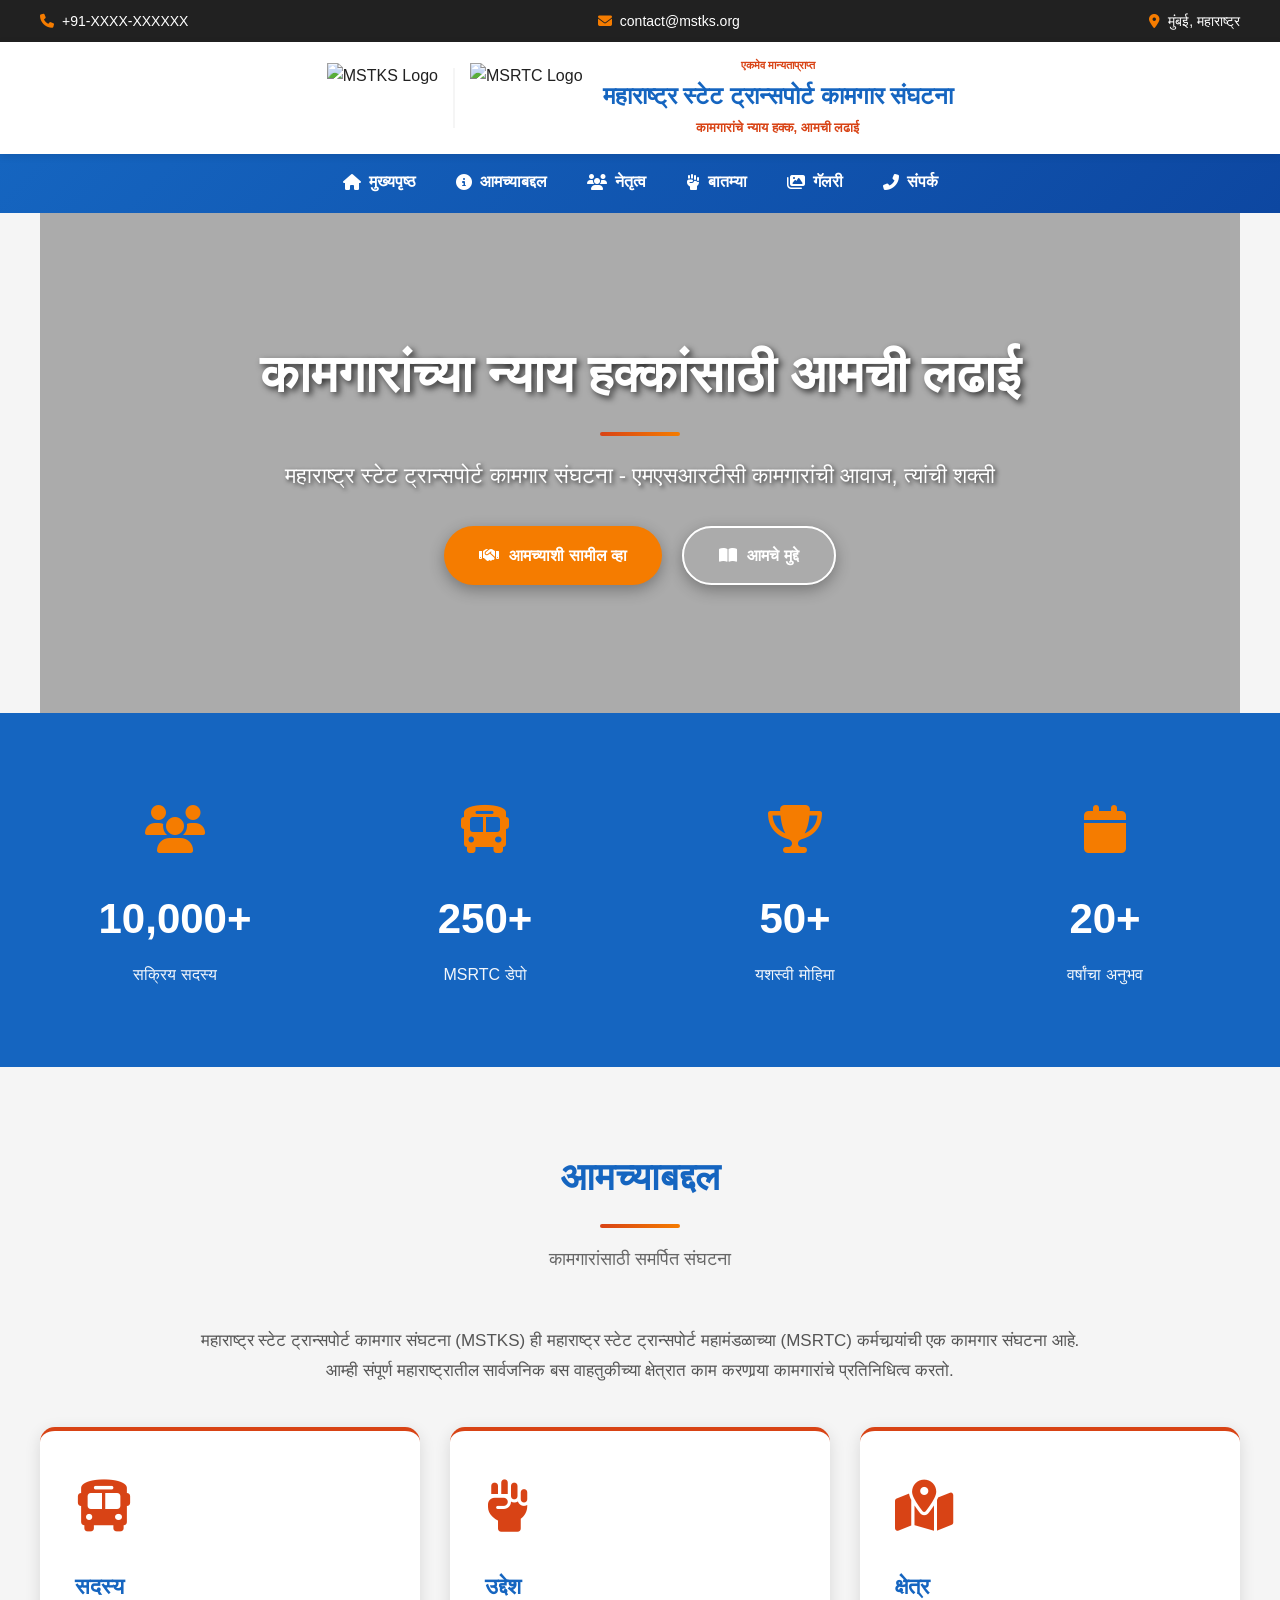
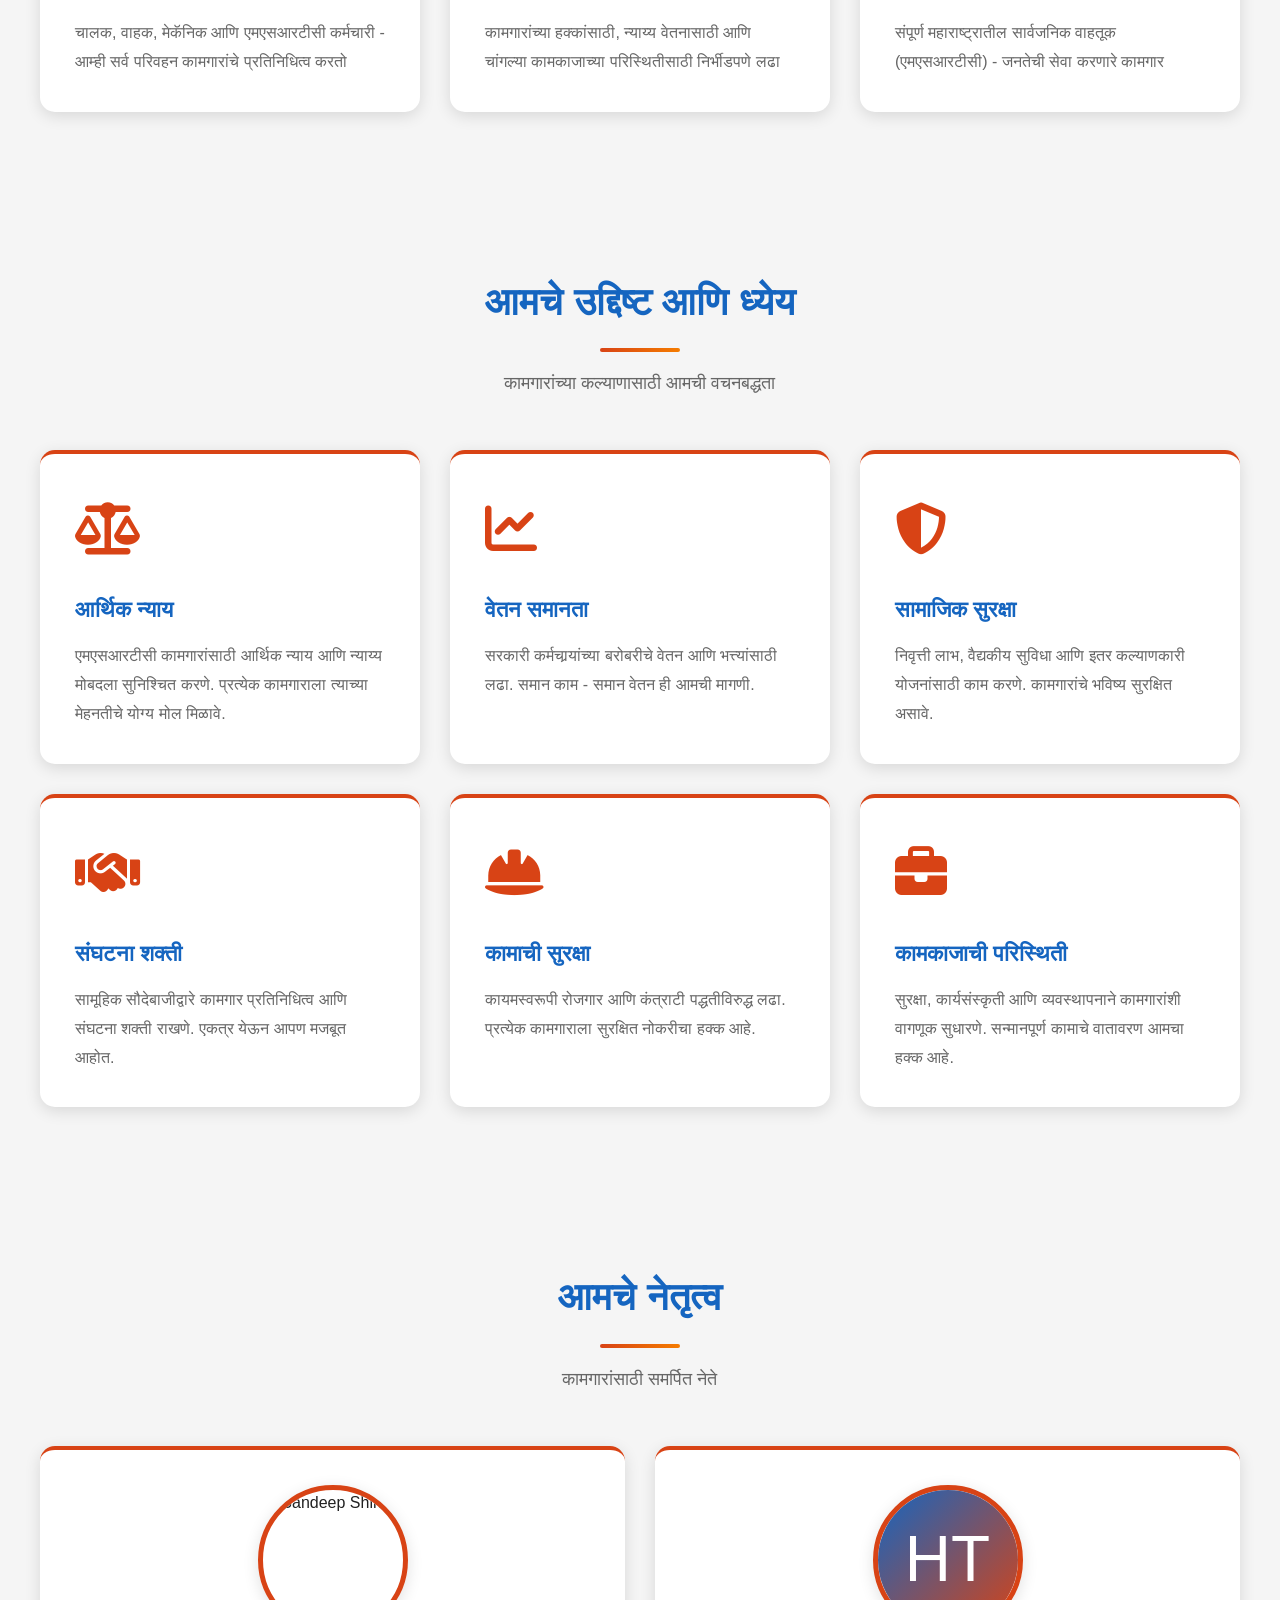
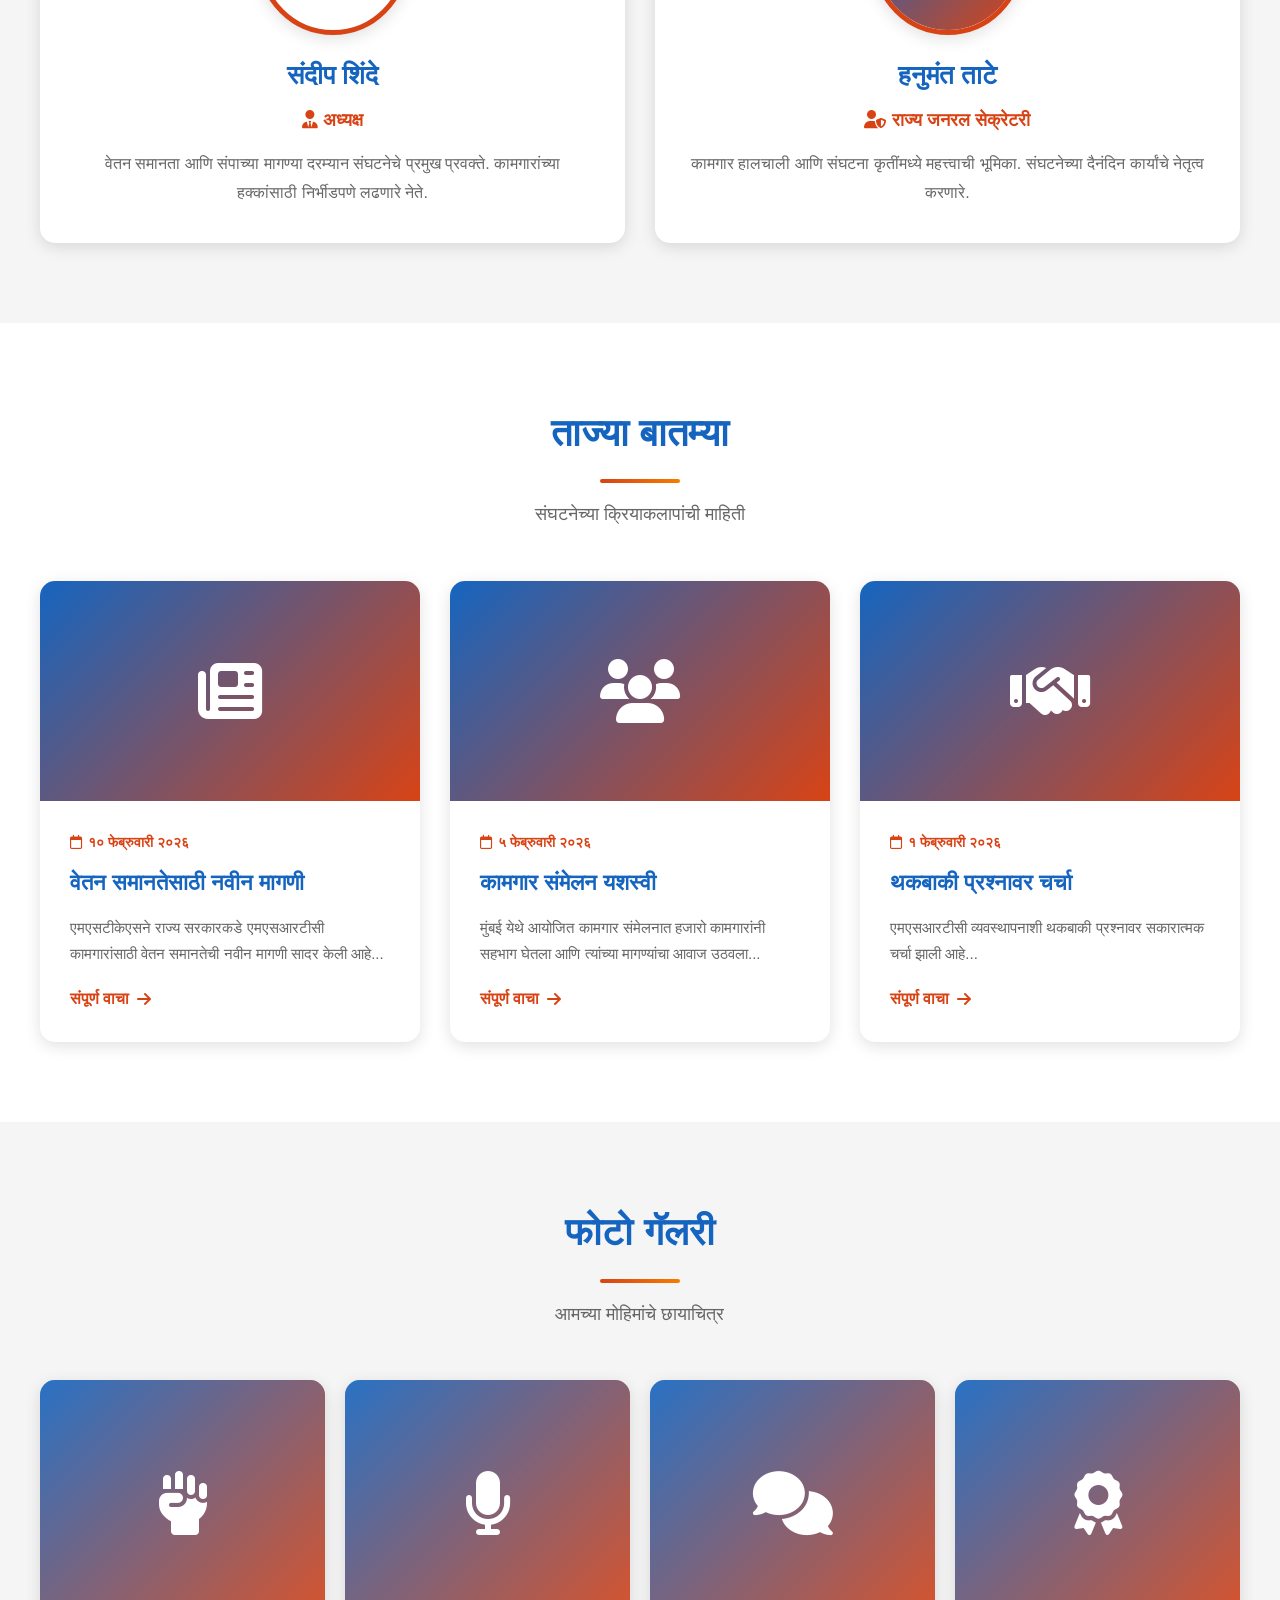
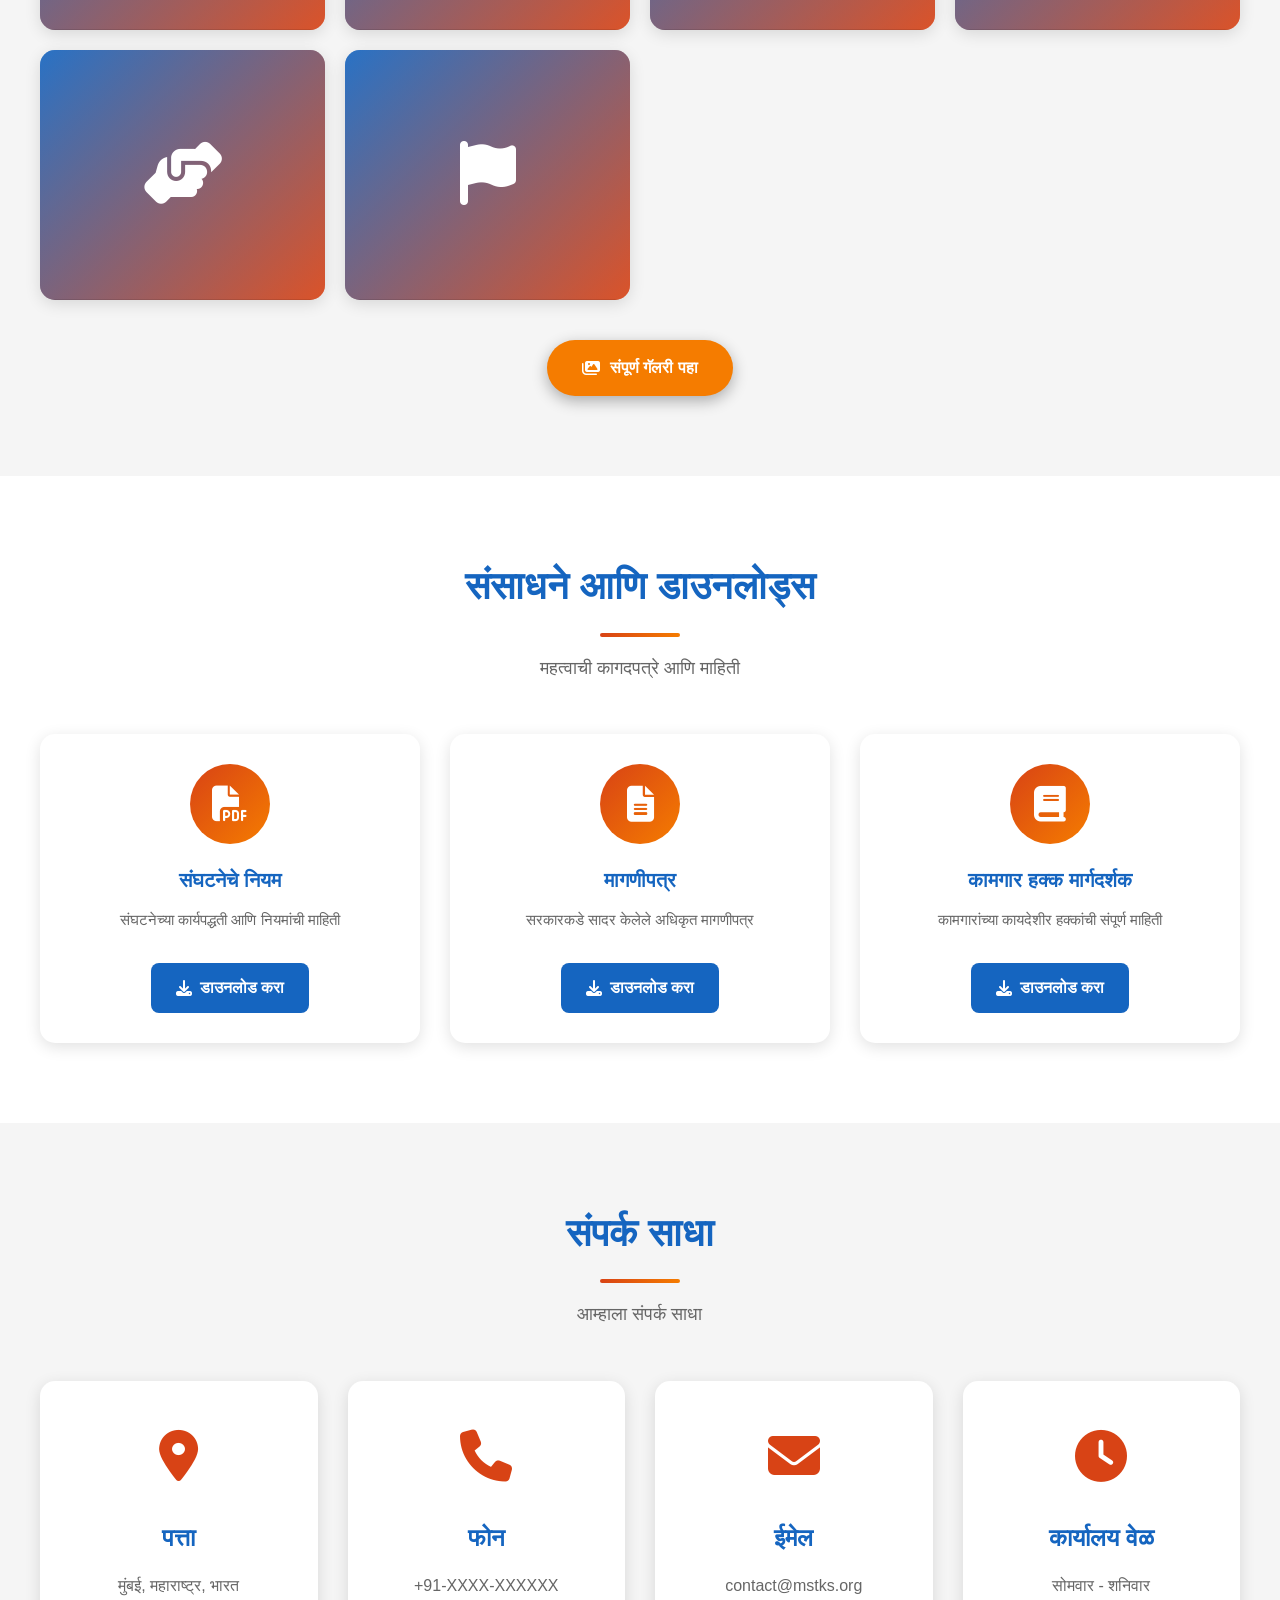
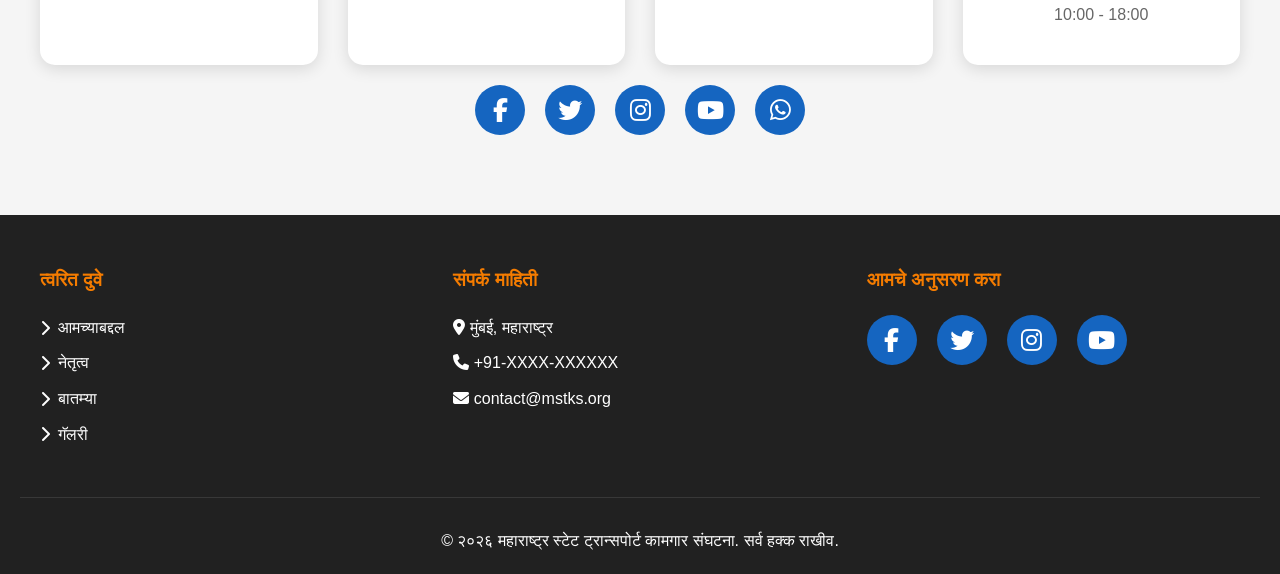
==== index.html @ 8b69729a "first commit" ====
<!DOCTYPE html>
<html lang="mr">

<head>
    <meta charset="UTF-8">
    <meta name="viewport" content="width=device-width, initial-scale=1.0">
    <title>महाराष्ट्र स्टेट ट्रान्सपोर्ट कामगार संघटना (MSTKS)</title>
    <link rel="stylesheet" href="https://cdnjs.cloudflare.com/ajax/libs/font-awesome/6.4.0/css/all.min.css">
    <link rel="stylesheet" href="styles.css">
</head>

<body>
   

    <!-- Top Info Bar -->
    <div class="top-info-bar">
        <div class="top-info-content">
            <div class="top-info-item">
                <i class="fas fa-phone"></i>
                <span>+91-XXXX-XXXXXX</span>
            </div>
            <div class="top-info-item">
                <i class="fas fa-envelope"></i>
                <span>contact@mstks.org</span>
            </div>
            <div class="top-info-item mr-only">
                <i class="fas fa-map-marker-alt"></i>
                <span>मुंबई, महाराष्ट्र</span>
            </div>
            <div class="top-info-item en-only">
                <i class="fas fa-map-marker-alt"></i>
                <span>Mumbai, Maharashtra</span>
            </div>
        </div>
    </div>

    <!-- Header -->
    <header>
        <div class="header-content">
            <div class="logo-section">
                <div class="logo-images">
                    <img src="https://encrypted-tbn0.gstatic.com/images?q=tbn:ANd9GcRzMr3hGQscz0YfvOTU3nimPo_qQOVvrAFoTw&s"
                        alt="MSTKS Logo" class="logo-img">
                    <div class="divider"></div>
                    <img src="https://images.seeklogo.com/logo-png/39/1/msrtc-st-mahamandal-logo-png_seeklogo-394255.png"
                        alt="MSRTC Logo" class="logo-img">
                </div>
                <div class="logo-text">
                    <p class="mr-only"
                        style="font-size: 11px; color: var(--primary-color); font-weight: 600; margin-bottom: 2px;">
                        एकमेव मान्यताप्राप्त</p>
                    <p class="en-only"
                        style="font-size: 11px; color: var(--primary-color); font-weight: 600; margin-bottom: 2px;">Only
                        Recognized Union</p>
                    <h1 class="mr-only">महाराष्ट्र स्टेट ट्रान्सपोर्ट कामगार संघटना</h1>
                    <h1 class="en-only">Maharashtra State Transport Kamgar Sanghatana</h1>
                    <p class="mr-only">कामगारांचे न्याय हक्क, आमची लढाई</p>
                    <p class="en-only">Workers' Rights, Our Fight</p>
                </div>
            </div>
        </div>
    </header>

    <!-- Navigation -->
    <nav>
        <div class="nav-wrapper">
            <button class="hamburger" id="hamburger" aria-label="Menu">
                <span></span>
                <span></span>
                <span></span>
            </button>
            <ul id="navMenu">
                <li><a href="index.html"><i class="fas fa-home"></i> मुख्यपृष्ठ</a></li>
                <li><a href="about.html"><i class="fas fa-info-circle"></i> आमच्याबद्दल</a></li>
                <li><a href="leadership.html"><i class="fas fa-users"></i> नेतृत्व</a></li>
                <li><a href="batmya.html"><i class="fas fa-fist-raised"></i> बातम्या</a></li>
                <li><a href="gallery.html"><i class="fas fa-images"></i> गॅलरी</a></li>
                <li><a href="contact.html"><i class="fas fa-phone-alt"></i> संपर्क</a></li>
            </ul>
        </div>
    </nav>

    <!-- Hero Section -->
    <section class="hero">
        <div class="hero-overlay"></div>
        <div class="hero-content">
            <h2 class="mr-only">कामगारांच्या न्याय हक्कांसाठी आमची लढाई</h2>
            <h2 class="en-only">Fighting for Workers' Rights</h2>
            <p class="mr-only">महाराष्ट्र स्टेट ट्रान्सपोर्ट कामगार संघटना - एमएसआरटीसी कामगारांची आवाज, त्यांची शक्ती
            </p>
            <p class="en-only">Maharashtra State Transport Kamgar Sanghatana - The Voice and Strength of MSRTC Workers
            </p>
            <div class="hero-buttons">
                <a href="contact.html" class="cta-button mr-only"><i class="fas fa-handshake"></i> आमच्याशी सामील
                    व्हा</a>
                <a href="contact.html" class="cta-button en-only"><i class="fas fa-handshake"></i> Join Us</a>
                <a href="batmya.html" class="cta-button secondary mr-only"><i class="fas fa-book-open"></i> आमचे
                    मुद्दे</a>
                <a href="batmya.html" class="cta-button secondary en-only"><i class="fas fa-book-open"></i> Our
                    Issues</a>
            </div>
        </div>
    </section>

    <!-- Stats Section -->
    <section class="stats-section" style="background-color: #1565c0;">
        <div class="stats-grid">
            <div class="stat-item">
                <div class="stat-icon"><i class="fas fa-users"></i></div>
                <div class="stat-number">10,000+</div>
                <div class="stat-label mr-only">सक्रिय सदस्य</div>
                <div class="stat-label en-only">Active Members</div>
            </div>
            <div class="stat-item">
                <div class="stat-icon"><i class="fas fa-bus"></i></div>
                <div class="stat-number">250+</div>
                <div class="stat-label mr-only">MSRTC डेपो</div>
                <div class="stat-label en-only">MSRTC Depots</div>
            </div>
            <div class="stat-item">
                <div class="stat-icon"><i class="fas fa-trophy"></i></div>
                <div class="stat-number">50+</div>
                <div class="stat-label mr-only">यशस्वी मोहिमा</div>
                <div class="stat-label en-only">Successful Campaigns</div>
            </div>
            <div class="stat-item">
                <div class="stat-icon"><i class="fas fa-calendar"></i></div>
                <div class="stat-number">20+</div>
                <div class="stat-label mr-only">वर्षांचा अनुभव</div>
                <div class="stat-label en-only">Years of Experience</div>
            </div>
        </div>
    </section>

    <!-- About Section -->
    <section class="content-section">
        <h2 class="mr-only">आमच्याबद्दल</h2>
        <h2 class="en-only">About Us</h2>
        <p class="section-subtitle mr-only">कामगारांसाठी समर्पित संघटना</p>
        <p class="section-subtitle en-only">A Union Dedicated to Workers</p>

        <div class="mr-only">
            <p
                style="text-align: center; max-width: 900px; margin: 0 auto 40px; font-size: 17px; line-height: 1.8; color: #555;">
                महाराष्ट्र स्टेट ट्रान्सपोर्ट कामगार संघटना (MSTKS) ही महाराष्ट्र स्टेट ट्रान्सपोर्ट महामंडळाच्या
                (MSRTC) कर्मचार्‍यांची एक कामगार संघटना आहे. आम्ही संपूर्ण महाराष्ट्रातील सार्वजनिक बस वाहतुकीच्या
                क्षेत्रात काम करणार्‍या कामगारांचे प्रतिनिधित्व करतो.
            </p>
        </div>
        <div class="en-only">
            <p
                style="text-align: center; max-width: 900px; margin: 0 auto 40px; font-size: 17px; line-height: 1.8; color: #555;">
                Maharashtra State Transport Kamgar Sanghatana (MSTKS) is a trade union of employees of the Maharashtra
                State Road Transport Corporation (MSRTC). We represent workers in the public bus transport sector across
                Maharashtra.
            </p>
        </div>

        <div class="card-grid">
            <div class="card">
                <div class="card-icon"><i class="fas fa-bus"></i></div>
                <h3 class="mr-only">सदस्य</h3>
                <h3 class="en-only">Members</h3>
                <p class="mr-only">चालक, वाहक, मेकॅनिक आणि एमएसआरटीसी कर्मचारी - आम्ही सर्व परिवहन कामगारांचे
                    प्रतिनिधित्व करतो</p>
                <p class="en-only">Drivers, conductors, mechanics and MSRTC staff - we represent all transport workers
                </p>
            </div>
            <div class="card">
                <div class="card-icon"><i class="fas fa-fist-raised"></i></div>
                <h3 class="mr-only">उद्देश</h3>
                <h3 class="en-only">Purpose</h3>
                <p class="mr-only">कामगारांच्या हक्कांसाठी, न्याय्य वेतनासाठी आणि चांगल्या कामकाजाच्या परिस्थितीसाठी
                    निर्भीडपणे लढा</p>
                <p class="en-only">Fighting fearlessly for workers' rights, fair wages and better working conditions</p>
            </div>
            <div class="card">
                <div class="card-icon"><i class="fas fa-map-marked-alt"></i></div>
                <h3 class="mr-only">क्षेत्र</h3>
                <h3 class="en-only">Sector</h3>
                <p class="mr-only">संपूर्ण महाराष्ट्रातील सार्वजनिक वाहतूक (एमएसआरटीसी) - जनतेची सेवा करणारे कामगार</p>
                <p class="en-only">Public Transport (MSRTC) across Maharashtra - workers serving the people</p>
            </div>
        </div>
    </section>

    <!-- Mission Section -->
    <section class="content-section" style="background: var(--bg-light);">
        <h2 class="mr-only">आमचे उद्दिष्ट आणि ध्येय</h2>
        <h2 class="en-only">Our Mission & Vision</h2>
        <p class="section-subtitle mr-only">कामगारांच्या कल्याणासाठी आमची वचनबद्धता</p>
        <p class="section-subtitle en-only">Our Commitment to Workers' Welfare</p>

        <div class="card-grid">
            <div class="card">
                <div class="card-icon"><i class="fas fa-balance-scale"></i></div>
                <h3 class="mr-only">आर्थिक न्याय</h3>
                <h3 class="en-only">Economic Justice</h3>
                <p class="mr-only">एमएसआरटीसी कामगारांसाठी आर्थिक न्याय आणि न्याय्य मोबदला सुनिश्चित करणे. प्रत्येक
                    कामगाराला त्याच्या मेहनतीचे योग्य मोल मिळावे.</p>
                <p class="en-only">Ensuring economic justice and fair compensation for MSRTC workers. Every worker
                    deserves fair value for their hard work.</p>
            </div>
            <div class="card">
                <div class="card-icon"><i class="fas fa-chart-line"></i></div>
                <h3 class="mr-only">वेतन समानता</h3>
                <h3 class="en-only">Pay Parity</h3>
                <p class="mr-only">सरकारी कर्मचार्‍यांच्या बरोबरीचे वेतन आणि भत्त्यांसाठी लढा. समान काम - समान वेतन ही
                    आमची मागणी.</p>
                <p class="en-only">Fighting for salaries and allowances on par with government employees. Equal work -
                    equal pay is our demand.</p>
            </div>
            <div class="card">
                <div class="card-icon"><i class="fas fa-shield-alt"></i></div>
                <h3 class="mr-only">सामाजिक सुरक्षा</h3>
                <h3 class="en-only">Social Security</h3>
                <p class="mr-only">निवृत्ती लाभ, वैद्यकीय सुविधा आणि इतर कल्याणकारी योजनांसाठी काम करणे. कामगारांचे
                    भविष्य सुरक्षित असावे.</p>
                <p class="en-only">Working towards retirement benefits, medical facilities and welfare schemes. Workers'
                    future must be secure.</p>
            </div>
            <div class="card">
                <div class="card-icon"><i class="fas fa-handshake"></i></div>
                <h3 class="mr-only">संघटना शक्ती</h3>
                <h3 class="en-only">Union Strength</h3>
                <p class="mr-only">सामूहिक सौदेबाजीद्वारे कामगार प्रतिनिधित्व आणि संघटना शक्ती राखणे. एकत्र येऊन आपण
                    मजबूत आहोत.</p>
                <p class="en-only">Maintaining worker representation and union strength through collective bargaining.
                    Together we are stronger.</p>
            </div>
            <div class="card">
                <div class="card-icon"><i class="fas fa-hard-hat"></i></div>
                <h3 class="mr-only">कामाची सुरक्षा</h3>
                <h3 class="en-only">Job Security</h3>
                <p class="mr-only">कायमस्वरूपी रोजगार आणि कंत्राटी पद्धतीविरुद्ध लढा. प्रत्येक कामगाराला सुरक्षित
                    नोकरीचा हक्क आहे.</p>
                <p class="en-only">Fighting for permanent employment against contractual systems. Every worker has the
                    right to job security.</p>
            </div>
            <div class="card">
                <div class="card-icon"><i class="fas fa-briefcase"></i></div>
                <h3 class="mr-only">कामकाजाची परिस्थिती</h3>
                <h3 class="en-only">Working Conditions</h3>
                <p class="mr-only">सुरक्षा, कार्यसंस्कृती आणि व्यवस्थापनाने कामगारांशी वागणूक सुधारणे. सन्मानपूर्ण
                    कामाचे वातावरण आमचा हक्क आहे.</p>
                <p class="en-only">Improving safety, work culture and treatment of workers by management. A dignified
                    work environment is our right.</p>
            </div>
        </div>
    </section>

    <!-- Leadership Section -->
    <section class="content-section">
        <h2 class="mr-only">आमचे नेतृत्व</h2>
        <h2 class="en-only">Our Leadership</h2>
        <p class="section-subtitle mr-only">कामगारांसाठी समर्पित नेते</p>
        <p class="section-subtitle en-only">Leaders Dedicated to Workers</p>

        <div class="card-grid">
            <div class="card leader-card">
                <div class="leader-avatar">
                    <img src="https://encrypted-tbn0.gstatic.com/images?q=tbn:ANd9GcS6M28Dz8WT7v06kIKwEw9Yn5UDNa2GuCuOCQ&s"
                        alt="Sandeep Shinde">
                </div>
                <div class="leader-name mr-only">संदीप शिंदे</div>
                <div class="leader-name en-only">Sandeep Shinde</div>
                <div class="leader-position mr-only"><i class="fas fa-user-tie"></i> अध्यक्ष</div>
                <div class="leader-position en-only"><i class="fas fa-user-tie"></i> President</div>
                <p class="mr-only" style="margin-top: 15px; color: #666;">वेतन समानता आणि संपाच्या मागण्या दरम्यान
                    संघटनेचे प्रमुख प्रवक्ते. कामगारांच्या हक्कांसाठी निर्भीडपणे लढणारे नेते.</p>
                <p class="en-only" style="margin-top: 15px; color: #666;">Leading spokesperson during demands for pay
                    parity and strike actions. A fearless leader fighting for workers' rights.</p>
            </div>
            <div class="card leader-card">
                <div class="leader-avatar">
                    <div
                        style="width: 100%; height: 100%; background: linear-gradient(135deg, var(--secondary-color), var(--primary-color)); display: flex; align-items: center; justify-content: center; font-size: 64px; color: white;">
                        HT</div>
                </div>
                <div class="leader-name mr-only">हनुमंत ताटे</div>
                <div class="leader-name en-only">Hanumant Tate</div>
                <div class="leader-position mr-only"><i class="fas fa-user-shield"></i> राज्य जनरल सेक्रेटरी</div>
                <div class="leader-position en-only"><i class="fas fa-user-shield"></i> State General Secretary</div>
                <p class="mr-only" style="margin-top: 15px; color: #666;">कामगार हालचाली आणि संघटना कृतींमध्ये
                    महत्त्वाची भूमिका. संघटनेच्या दैनंदिन कार्यांचे नेतृत्व करणारे.</p>
                <p class="en-only" style="margin-top: 15px; color: #666;">Key role in worker movements and union
                    actions. Leading the day-to-day operations of the union.</p>
            </div>
        </div>
    </section>

    <!-- Timeline Section 
    <section class="content-section" style="background: var(--bg-light);">
        <h2 class="mr-only">आमचा इतिहास</h2>
        <h2 class="en-only">Our History</h2>
        <p class="section-subtitle mr-only">कामगार चळवळीचा प्रवास</p>
        <p class="section-subtitle en-only">Journey of the Workers' Movement</p>

        <div class="timeline">
            <div class="timeline-item">
                <div class="timeline-content">
                    <div class="timeline-date mr-only"><i class="fas fa-calendar-alt"></i> 2022</div>
                    <div class="timeline-date en-only"><i class="fas fa-calendar-alt"></i> 2022</div>
                    <h3 class="mr-only">ऐतिहासिक संप</h3>
                    <h3 class="en-only">Historic Strike</h3>
                    <p class="mr-only">वेतन समानतेसाठी राज्यव्यापी ऐतिहासिक संप. हजारो कामगारांनी एकत्र येऊन आपला आवाज
                        उठवला.</p>
                    <p class="en-only">State-wide historic strike for pay parity. Thousands of workers came together to
                        raise their voice.</p>
                </div>
            </div>
            <div class="timeline-item">
                <div class="timeline-content">
                    <div class="timeline-date mr-only"><i class="fas fa-calendar-alt"></i> 2023</div>
                    <div class="timeline-date en-only"><i class="fas fa-calendar-alt"></i> 2023</div>
                    <h3 class="mr-only">वाटाघाटी यश</h3>
                    <h3 class="en-only">Negotiation Success</h3>
                    <p class="mr-only">सरकारशी यशस्वी वाटाघाटी आणि काही मागण्या मान्य. आमच्या संघर्षाचे पहिले सकारात्मक
                        परिणाम.</p>
                    <p class="en-only">Successful negotiations with government and some demands accepted. First positive
                        results of our struggle.</p>
                </div>
            </div>
            <div class="timeline-item">
                <div class="timeline-content">
                    <div class="timeline-date mr-only"><i class="fas fa-calendar-alt"></i> 2024</div>
                    <div class="timeline-date en-only"><i class="fas fa-calendar-alt"></i> 2024</div>
                    <h3 class="mr-only">भत्ता वाढ</h3>
                    <h3 class="en-only">Allowance Increase</h3>
                    <p class="mr-only">विविध भत्त्यांमध्ये वाढ मिळवली. कामगारांच्या आर्थिक स्थितीत सुधारणा.</p>
                    <p class="en-only">Achieved increase in various allowances. Improvement in workers' financial
                        situation.</p>
                </div>
            </div>
            <div class="timeline-item">
                <div class="timeline-content">
                    <div class="timeline-date mr-only"><i class="fas fa-calendar-alt"></i> 2025</div>
                    <div class="timeline-date en-only"><i class="fas fa-calendar-alt"></i> 2025</div>
                    <h3 class="mr-only">कल्याणकारी योजना</h3>
                    <h3 class="en-only">Welfare Schemes</h3>
                    <p class="mr-only">कामगारांसाठी नवीन कल्याणकारी योजनांची घोषणा. आरोग्य आणि शिक्षण सुविधांमध्ये
                        सुधारणा.</p>
                    <p class="en-only">Announcement of new welfare schemes for workers. Improvements in health and
                        education facilities.</p>
                </div>
            </div>
        </div>
    </section>-->

    <!-- Blog/News Section -->
    <section class="content-section">
        <h2 class="mr-only">ताज्या बातम्या</h2>
        <h2 class="en-only">Latest News</h2>
        <p class="section-subtitle mr-only">संघटनेच्या क्रियाकलापांची माहिती</p>
        <p class="section-subtitle en-only">Information About Union Activities</p>

        <div class="card-grid">
            <div class="blog-post">
                <div class="blog-image"><i class="fas fa-newspaper"></i></div>
                <div class="blog-content">
                    <div class="blog-date mr-only"><i class="far fa-calendar"></i> १० फेब्रुवारी २०२६</div>
                    <div class="blog-date en-only"><i class="far fa-calendar"></i> February 10, 2026</div>
                    <div class="blog-title mr-only">वेतन समानतेसाठी नवीन मागणी</div>
                    <div class="blog-title en-only">New Demands for Pay Parity</div>
                    <div class="blog-excerpt mr-only">एमएसटीकेएसने राज्य सरकारकडे एमएसआरटीसी कामगारांसाठी वेतन समानतेची
                        नवीन मागणी सादर केली आहे...</div>
                    <div class="blog-excerpt en-only">MSTKS has submitted new demands to the state government for pay
                        parity for MSRTC workers...</div>
                    <a href="batmya.html" class="read-more mr-only">संपूर्ण वाचा <i class="fas fa-arrow-right"></i></a>
                    <a href="batmya.html" class="read-more en-only">Read More <i class="fas fa-arrow-right"></i></a>
                </div>
            </div>
            <div class="blog-post">
                <div class="blog-image"><i class="fas fa-users"></i></div>
                <div class="blog-content">
                    <div class="blog-date mr-only"><i class="far fa-calendar"></i> ५ फेब्रुवारी २०२६</div>
                    <div class="blog-date en-only"><i class="far fa-calendar"></i> February 5, 2026</div>
                    <div class="blog-title mr-only">कामगार संमेलन यशस्वी</div>
                    <div class="blog-title en-only">Successful Workers' Convention</div>
                    <div class="blog-excerpt mr-only">मुंबई येथे आयोजित कामगार संमेलनात हजारो कामगारांनी सहभाग घेतला आणि
                        त्यांच्या मागण्यांचा आवाज उठवला...</div>
                    <div class="blog-excerpt en-only">Thousands of workers participated in the workers' convention held
                        in Mumbai and raised their demands...</div>
                    <a href="batmya.html" class="read-more mr-only">संपूर्ण वाचा <i class="fas fa-arrow-right"></i></a>
                    <a href="batmya.html" class="read-more en-only">Read More <i class="fas fa-arrow-right"></i></a>
                </div>
            </div>
            <div class="blog-post">
                <div class="blog-image"><i class="fas fa-handshake"></i></div>
                <div class="blog-content">
                    <div class="blog-date mr-only"><i class="far fa-calendar"></i> १ फेब्रुवारी २०२६</div>
                    <div class="blog-date en-only"><i class="far fa-calendar"></i> February 1, 2026</div>
                    <div class="blog-title mr-only">थकबाकी प्रश्नावर चर्चा</div>
                    <div class="blog-title en-only">Discussion on Pending Dues</div>
                    <div class="blog-excerpt mr-only">एमएसआरटीसी व्यवस्थापनाशी थकबाकी प्रश्नावर सकारात्मक चर्चा झाली
                        आहे...</div>
                    <div class="blog-excerpt en-only">Positive discussions held with MSRTC management on the issue of
                        pending dues...</div>
                    <a href="batmya.html" class="read-more mr-only">संपूर्ण वाचा <i class="fas fa-arrow-right"></i></a>
                    <a href="batmya.html" class="read-more en-only">Read More <i class="fas fa-arrow-right"></i></a>
                </div>
            </div>
        </div>
    </section>

    <!-- Gallery Section -->
    <section class="content-section" style="background: var(--bg-light);">
        <h2 class="mr-only">फोटो गॅलरी</h2>
        <h2 class="en-only">Photo Gallery</h2>
        <p class="section-subtitle mr-only">आमच्या मोहिमांचे छायाचित्र</p>
        <p class="section-subtitle en-only">Photographs of Our Campaigns</p>

        <div class="gallery-grid">
            <div class="gallery-item">
                <div class="gallery-icon"><i class="fas fa-fist-raised"></i></div>
                <div class="gallery-content">
                    <h3 class="mr-only">राज्यव्यापी निदर्शन</h3>
                    <h3 class="en-only">State-wide Protest</h3>
                </div>
            </div>
            <div class="gallery-item">
                <div class="gallery-icon"><i class="fas fa-microphone"></i></div>
                <div class="gallery-content">
                    <h3 class="mr-only">कामगार संमेलन</h3>
                    <h3 class="en-only">Workers' Convention</h3>
                </div>
            </div>
            <div class="gallery-item">
                <div class="gallery-icon"><i class="fas fa-comments"></i></div>
                <div class="gallery-content">
                    <h3 class="mr-only">सरकारी वाटाघाटी</h3>
                    <h3 class="en-only">Government Negotiations</h3>
                </div>
            </div>
            <div class="gallery-item">
                <div class="gallery-icon"><i class="fas fa-award"></i></div>
                <div class="gallery-content">
                    <h3 class="mr-only">कामगार सन्मान समारंभ</h3>
                    <h3 class="en-only">Worker Honors Ceremony</h3>
                </div>
            </div>
            <div class="gallery-item">
                <div class="gallery-icon"><i class="fas fa-hands-helping"></i></div>
                <div class="gallery-content">
                    <h3 class="mr-only">कल्याणकारी कार्यक्रम</h3>
                    <h3 class="en-only">Welfare Programs</h3>
                </div>
            </div>
            <div class="gallery-item">
                <div class="gallery-icon"><i class="fas fa-flag"></i></div>
                <div class="gallery-content">
                    <h3 class="mr-only">मोर्चा</h3>
                    <h3 class="en-only">March</h3>
                </div>
            </div>
        </div>
        <div style="text-align: center; margin-top: 40px;">
            <a href="gallery.html" class="cta-button mr-only"><i class="fas fa-images"></i> संपूर्ण गॅलरी पहा</a>
            <a href="gallery.html" class="cta-button en-only"><i class="fas fa-images"></i> View Full Gallery</a>
        </div>
    </section>

    <!-- Resources Section -->
    <section class="content-section">
        <h2 class="mr-only">संसाधने आणि डाउनलोड्स</h2>
        <h2 class="en-only">Resources & Downloads</h2>
        <p class="section-subtitle mr-only">महत्वाची कागदपत्रे आणि माहिती</p>
        <p class="section-subtitle en-only">Important Documents and Information</p>

        <div class="card-grid">
            <div class="resource-card">
                <div class="resource-icon"><i class="fas fa-file-pdf"></i></div>
                <h3 class="mr-only">संघटनेचे नियम</h3>
                <h3 class="en-only">Union Constitution</h3>
                <p class="mr-only">संघटनेच्या कार्यपद्धती आणि नियमांची माहिती</p>
                <p class="en-only">Information about union procedures and rules</p>
                <a href="#" class="download-btn mr-only"><i class="fas fa-download"></i> डाउनलोड करा</a>
                <a href="#" class="download-btn en-only"><i class="fas fa-download"></i> Download</a>
            </div>
            <div class="resource-card">
                <div class="resource-icon"><i class="fas fa-file-alt"></i></div>
                <h3 class="mr-only">मागणीपत्र</h3>
                <h3 class="en-only">Demand Letter</h3>
                <p class="mr-only">सरकारकडे सादर केलेले अधिकृत मागणीपत्र</p>
                <p class="en-only">Official demand letter submitted to government</p>
                <a href="#" class="download-btn mr-only"><i class="fas fa-download"></i> डाउनलोड करा</a>
                <a href="#" class="download-btn en-only"><i class="fas fa-download"></i> Download</a>
            </div>
            <div class="resource-card">
                <div class="resource-icon"><i class="fas fa-book"></i></div>
                <h3 class="mr-only">कामगार हक्क मार्गदर्शक</h3>
                <h3 class="en-only">Workers' Rights Guide</h3>
                <p class="mr-only">कामगारांच्या कायदेशीर हक्कांची संपूर्ण माहिती</p>
                <p class="en-only">Complete information about workers' legal rights</p>
                <a href="#" class="download-btn mr-only"><i class="fas fa-download"></i> डाउनलोड करा</a>
                <a href="#" class="download-btn en-only"><i class="fas fa-download"></i> Download</a>
            </div>
        </div>
    </section>

    <!-- Contact Section -->
    <section class="content-section" style="background: var(--bg-light);">
        <h2 class="mr-only">संपर्क साधा</h2>
        <h2 class="en-only">Contact Us</h2>
        <p class="section-subtitle mr-only">आम्हाला संपर्क साधा</p>
        <p class="section-subtitle en-only">Get in Touch With Us</p>

        <div class="contact-info">
            <div class="contact-item">
                <div class="contact-icon"><i class="fas fa-map-marker-alt"></i></div>
                <h3 class="mr-only">पत्ता</h3>
                <h3 class="en-only">Address</h3>
                <p class="mr-only">मुंबई, महाराष्ट्र, भारत</p>
                <p class="en-only">Mumbai, Maharashtra, India</p>
            </div>
            <div class="contact-item">
                <div class="contact-icon"><i class="fas fa-phone"></i></div>
                <h3 class="mr-only">फोन</h3>
                <h3 class="en-only">Phone</h3>
                <p>+91-XXXX-XXXXXX</p>
            </div>
            <div class="contact-item">
                <div class="contact-icon"><i class="fas fa-envelope"></i></div>
                <h3 class="mr-only">ईमेल</h3>
                <h3 class="en-only">Email</h3>
                <p>contact@mstks.org</p>
            </div>
            <div class="contact-item">
                <div class="contact-icon"><i class="fas fa-clock"></i></div>
                <h3 class="mr-only">कार्यालय वेळ</h3>
                <h3 class="en-only">Office Hours</h3>
                <p class="mr-only">सोमवार - शनिवार<br>10:00 - 18:00</p>
                <p class="en-only">Monday - Saturday<br>10:00 AM - 6:00 PM</p>
            </div>
        </div>

        <div class="social-links">
            <a href="#" class="social-link" title="Facebook"><i class="fab fa-facebook-f"></i></a>
            <a href="#" class="social-link" title="Twitter"><i class="fab fa-twitter"></i></a>
            <a href="#" class="social-link" title="Instagram"><i class="fab fa-instagram"></i></a>
            <a href="#" class="social-link" title="YouTube"><i class="fab fa-youtube"></i></a>
            <a href="#" class="social-link" title="WhatsApp"><i class="fab fa-whatsapp"></i></a>
        </div>
    </section>

    <!-- Footer -->
    <footer>
        <div class="footer-content">
            <div class="footer-section">
                <h3 class="mr-only">त्वरित दुवे</h3>
                <h3 class="en-only">Quick Links</h3>
                <ul>
                    <li><a href="about.html" class="mr-only"><i class="fas fa-chevron-right"></i> आमच्याबद्दल</a><a
                            href="about.html" class="en-only"><i class="fas fa-chevron-right"></i> About Us</a></li>
                    <li><a href="leadership.html" class="mr-only"><i class="fas fa-chevron-right"></i> नेतृत्व</a><a
                            href="leadership.html" class="en-only"><i class="fas fa-chevron-right"></i> Leadership</a>
                    </li>
                    <li><a href="batmya.html" class="mr-only"><i class="fas fa-chevron-right"></i> बातम्या</a><a
                            href="batmya.html" class="en-only"><i class="fas fa-chevron-right"></i> News</a></li>
                    <li><a href="gallery.html" class="mr-only"><i class="fas fa-chevron-right"></i> गॅलरी</a><a
                            href="gallery.html" class="en-only"><i class="fas fa-chevron-right"></i> Gallery</a></li>
                </ul>
            </div>
            <div class="footer-section">
                <h3 class="mr-only">संपर्क माहिती</h3>
                <h3 class="en-only">Contact Info</h3>
                <ul>
                    <li><i class="fas fa-map-marker-alt"></i> <span class="mr-only">मुंबई, महाराष्ट्र</span><span
                            class="en-only">Mumbai, Maharashtra</span></li>
                    <li><i class="fas fa-phone"></i> +91-XXXX-XXXXXX</li>
                    <li><i class="fas fa-envelope"></i> contact@mstks.org</li>
                </ul>
            </div>
            <div class="footer-section">
                <h3 class="mr-only">आमचे अनुसरण करा</h3>
                <h3 class="en-only">Follow Us</h3>
                <div class="social-links" style="justify-content: flex-start; margin-top: 20px;">
                    <a href="#" class="social-link"><i class="fab fa-facebook-f"></i></a>
                    <a href="#" class="social-link"><i class="fab fa-twitter"></i></a>
                    <a href="#" class="social-link"><i class="fab fa-instagram"></i></a>
                    <a href="#" class="social-link"><i class="fab fa-youtube"></i></a>
                </div>
            </div>
        </div>
        <div class="footer-bottom">
            <p class="mr-only">© २०२६ महाराष्ट्र स्टेट ट्रान्सपोर्ट कामगार संघटना. सर्व हक्क राखीव.</p>
            <p class="en-only">© 2026 Maharashtra State Transport Kamgar Sanghatana. All rights reserved.</p>
        </div>
    </footer>

    <script src="script.js"></script>
</body>

</html>
---- styles.css ----
* {
    margin: 0;
    padding: 0;
    box-sizing: border-box;
}

:root {
    --primary-color: #d84315;
    --secondary-color: #1565c0;
    --accent-color: #f57c00;
    --success-color: #2e7d32;
    --text-dark: #212121;
    --text-light: #ffffff;
    --bg-light: #f5f5f5;
    --bg-white: #ffffff;
    --shadow-sm: 0 2px 8px rgba(0, 0, 0, 0.1);
    --shadow-md: 0 4px 16px rgba(0, 0, 0, 0.12);
    --shadow-lg: 0 8px 32px rgba(0, 0, 0, 0.15);
}

body {
    font-family: 'Segoe UI', Tahoma, Geneva, Verdana, sans-serif;
    line-height: 1.6;
    color: var(--text-dark);
    overflow-x: hidden;
}

/* Language Toggle */
.lang-toggle-container {
    position: fixed;
    top: 20px;
    right: 20px;
    z-index: 1000;
    background: var(--bg-white);
    border-radius: 30px;
    box-shadow: var(--shadow-md);
    padding: 5px;
}

.lang-toggle {
    display: flex;
    align-items: center;
    gap: 10px;
}

.lang-toggle span {
    font-weight: 600;
    font-size: 14px;
    color: var(--text-dark);
}

.toggle-switch {
    position: relative;
    width: 60px;
    height: 30px;
    background: var(--secondary-color);
    border-radius: 30px;
    cursor: pointer;
    transition: background 0.3s;
}

.toggle-switch::before {
    content: '';
    position: absolute;
    width: 26px;
    height: 26px;
    border-radius: 50%;
    background: white;
    top: 2px;
    left: 2px;
    transition: transform 0.3s;
}

.toggle-switch.active::before {
    transform: translateX(30px);
}

/* Top Info Bar */
.top-info-bar {
    background: var(--text-dark);
    color: var(--text-light);
    padding: 10px 20px;
    font-size: 14px;
}

.top-info-content {
    max-width: 1200px;
    margin: 0 auto;
    display: flex;
    justify-content: space-between;
    align-items: center;
    flex-wrap: wrap;
    gap: 15px;
}

.top-info-item {
    display: flex;
    align-items: center;
    gap: 8px;
}

.top-info-item i {
    color: var(--accent-color);
}

/* Header */
header {
    background: var(--bg-white);
    box-shadow: var(--shadow-sm);
    padding: 15px 0;
    position: sticky;
    top: 0;
    z-index: 999;
}

.header-content {
    max-width: 1200px;
    margin: 0 auto;
    display: flex;
    justify-content: space-between;
    align-items: center;
    padding: 0 20px;
}

.logo-section {
    display: flex;
    align-items: center;
    gap: 20px;
}

.logo-images {
    display: flex;
    align-items: center;
    gap: 15px;
}

.logo-img {
    height: 70px;
    width: auto;
}

.divider {
    width: 2px;
    height: 60px;
    background: var(--bg-light);
}

.logo-text {
    text-align: center;
}

.logo-text h1 {
    font-size: 24px;
    color: var(--secondary-color);
    margin-bottom: 3px;
    font-weight: 700;
}

.logo-text p {
    font-size: 13px;
    color: var(--primary-color);
    font-weight: 600;
}

/* Hamburger Menu */
.hamburger {
    display: none;
    flex-direction: column;
    cursor: pointer;
    padding: 10px;
    background: none;
    border: none;
    z-index: 1001;
}

.hamburger span {
    width: 28px;
    height: 3px;
    background: var(--text-light);
    margin: 4px 0;
    transition: all 0.3s;
    border-radius: 3px;
}

.hamburger.active span:nth-child(1) {
    transform: rotate(45deg) translate(9px, 9px);
}

.hamburger.active span:nth-child(2) {
    opacity: 0;
}

.hamburger.active span:nth-child(3) {
    transform: rotate(-45deg) translate(8px, -8px);
}

/* Navigation */
nav {
    background: linear-gradient(135deg, var(--secondary-color) 0%, #0d47a1 100%);
    box-shadow: var(--shadow-sm);
    position: relative;
}

.nav-wrapper {
    max-width: 1200px;
    margin: 0 auto;
    position: relative;
}

nav ul {
    list-style: none;
    display: flex;
    justify-content: center;
    flex-wrap: wrap;
    margin: 0;
    padding: 0;
}

nav ul li {
    display: inline-block;
}

nav ul li a {
    display: flex;
    align-items: center;
    gap: 8px;
    padding: 15px 20px;
    color: var(--text-light);
    text-decoration: none;
    font-weight: 600;
    transition: all 0.3s;
    border-bottom: 3px solid transparent;
}

nav ul li a:hover {
    background: rgba(255, 255, 255, 0.15);
    border-bottom-color: var(--accent-color);
}

nav ul li a i {
    font-size: 16px;
}

padding: 0;
}

nav ul li {
    display: inline-block;
}

nav ul li a {
    display: flex;
    align-items: center;
    gap: 8px;
    padding: 15px 20px;
    color: var(--text-light);
    text-decoration: none;
    font-weight: 600;
    transition: all 0.3s;
    border-bottom: 3px solid transparent;
}

nav ul li a:hover {
    background: rgba(255, 255, 255, 0.15);
    border-bottom-color: var(--accent-color);
}

nav ul li a i {
    font-size: 16px;
}

.top-info-item i {
    color: var(--accent-color);
}

/* Header */
header {
    background: var(--bg-white);
    box-shadow: var(--shadow-sm);
    padding: 15px 0;
    position: sticky;
    top: 0;
    z-index: 999;
}

.header-content {
    max-width: 1200px;
    margin: 0 auto;
    display: flex;
    justify-content: center;
    align-items: center;
    padding: 0 20px;
}

.logo-section {
    display: flex;
    align-items: center;
    gap: 20px;
}

.logo-images {
    display: flex;
    align-items: center;
    gap: 15px;
}

.logo-img {
    height: 70px;
    width: auto;
}

.divider {
    width: 2px;
    height: 60px;
    background: var(--bg-light);
}

.logo-text {
    text-align: center;
}

.logo-text h1 {
    font-size: 24px;
    color: var(--secondary-color);
    margin-bottom: 3px;
    font-weight: 700;
}

.logo-text p {
    font-size: 13px;
    color: var(--primary-color);
    font-weight: 600;
}

/* Navigation */
nav {
    background: linear-gradient(135deg, var(--secondary-color) 0%, #0d47a1 100%);
    box-shadow: var(--shadow-sm);
    position: relative;
}

.nav-container {
    max-width: 1200px;
    margin: 0 auto;
    position: relative;
}

nav ul {
    list-style: none;
    display: flex;
    justify-content: center;
    flex-wrap: wrap;
    margin: 0;
    padding: 0;
}

nav ul li {
    display: inline-block;
}

nav ul li a {
    display: flex;
    align-items: center;
    gap: 8px;
    padding: 15px 20px;
    color: var(--text-light);
    text-decoration: none;
    font-weight: 600;
    transition: all 0.3s;
    border-bottom: 3px solid transparent;
}

nav ul li a:hover {
    background: rgba(255, 255, 255, 0.15);
    border-bottom-color: var(--accent-color);
}

nav ul li a i {
    font-size: 16px;
}

/* Hamburger Menu */
.hamburger {
    display: none;
    flex-direction: column;
    cursor: pointer;
    padding: 15px 20px;
    background: none;
    border: none;
    z-index: 1001;
}

.hamburger span {
    width: 28px;
    height: 3px;
    background: var(--text-dark);
    margin: 4px 0;
    transition: all 0.3s;
    border-radius: 3px;
}

.hamburger.active span:nth-child(1) {
    transform: rotate(45deg) translate(9px, 9px);
}

.hamburger.active span:nth-child(2) {
    opacity: 0;
}

.hamburger.active span:nth-child(3) {
    transform: rotate(-45deg) translate(8px, -8px);
}

/* Hero Section */
.hero {
    background: linear-gradient(135deg, rgba(21, 101, 192, 0.85) 0%, rgba(216, 67, 21, 0.75) 100%),
        url('https://media.assettype.com/pudharinews%2F2024-12-18%2Fk2k5sk6j%2F0a95d1bb-3b2f-4055-9dd0-f5676e727b2b.jpg?w=480&auto=format%2Ccompress');
    background-size: cover;
    background-position: center;
    background-attachment: fixed;
    color: var(--text-light);
    padding: 120px 20px;
    text-align: center;
    position: relative;
    overflow: hidden;
    min-height: 500px;
}

.hero-overlay {
    position: absolute;
    top: 0;
    left: 0;
    right: 0;
    bottom: 0;
    background: rgba(0, 0, 0, 0.3);
    z-index: 1;
}

.hero-content {
    position: relative;
    z-index: 2;
}

.hero h2 {
    font-size: 52px;
    margin-bottom: 20px;
    animation: fadeInUp 1s;
    text-shadow: 3px 3px 6px rgba(0, 0, 0, 0.7);
    font-weight: 700;
    color: #ffffff;
}

.hero p {
    font-size: 22px;
    max-width: 800px;
    margin: 0 auto 30px;
    animation: fadeInUp 1s 0.2s both;
    text-shadow: 2px 2px 4px rgba(0, 0, 0, 0.7);
    font-weight: 500;
    color: #ffffff;
}

.hero-buttons {
    display: flex;
    gap: 20px;
    justify-content: center;
    flex-wrap: wrap;
    animation: fadeInUp 1s 0.4s both;
}

.cta-button {
    display: inline-flex;
    align-items: center;
    gap: 10px;
    padding: 15px 35px;
    background: var(--accent-color);
    color: var(--text-light);
    text-decoration: none;
    border-radius: 30px;
    font-weight: 600;
    transition: all 0.3s;
    box-shadow: 0 5px 15px rgba(0, 0, 0, 0.3);
}

.cta-button:hover {
    background: var(--primary-color);
    transform: translateY(-3px);
    box-shadow: 0 10px 25px rgba(0, 0, 0, 0.4);
}

.cta-button.secondary {
    background: transparent;
    border: 2px solid var(--text-light);
}

.cta-button.secondary:hover {
    background: var(--text-light);
    color: var(--secondary-color);
}

/* Stats Section */
.stats-section {
    background: var(--secondary-color);
    color: var(--text-light);
    padding: 60px 20px;
    width: 100%;
}

.stats-grid {
    max-width: 1200px;
    margin: 0 auto;
    display: grid;
    grid-template-columns: repeat(auto-fit, minmax(200px, 1fr));
    gap: 40px;
    text-align: center;
}

.stat-item {
    padding: 20px;
}

.stat-icon {
    font-size: 48px;
    color: var(--accent-color);
    margin-bottom: 15px;
}

.stat-number {
    font-size: 42px;
    font-weight: 700;
    margin-bottom: 10px;
    color: var(--text-light);
}

.stat-label {
    font-size: 16px;
    opacity: 0.95;
}

/* Content Section */
.content-section {
    padding: 80px 20px;
}

.content-section>* {
    max-width: 1200px;
    margin-left: auto;
    margin-right: auto;
}

.content-section:nth-child(even) {
    background: var(--bg-light);
}

.content-section h2,
section h2 {
    font-size: 38px;
    margin-bottom: 15px;
    color: var(--secondary-color);
    text-align: center;
    position: relative;
    padding-bottom: 20px;
}

.content-section h2::after,
section h2::after {
    content: '';
    position: absolute;
    bottom: 0;
    left: 50%;
    transform: translateX(-50%);
    width: 80px;
    height: 4px;
    background: linear-gradient(90deg, var(--primary-color), var(--accent-color));
    border-radius: 2px;
}

.section-subtitle {
    text-align: center;
    color: #666;
    font-size: 18px;
    margin-bottom: 50px;
}

/* Cards */
.card-grid {
    display: grid;
    grid-template-columns: repeat(auto-fit, minmax(300px, 1fr));
    gap: 30px;
    margin-top: 40px;
}

.card {
    background: var(--bg-white);
    padding: 35px;
    border-radius: 15px;
    box-shadow: var(--shadow-md);
    transition: all 0.3s;
    border-top: 4px solid var(--primary-color);
}

.card:hover {
    transform: translateY(-10px);
    box-shadow: var(--shadow-lg);
}

.card-icon {
    font-size: 52px;
    color: var(--primary-color);
    margin-bottom: 20px;
}

.card h3 {
    font-size: 22px;
    margin-bottom: 15px;
    color: var(--secondary-color);
}

.card p {
    color: #666;
    line-height: 1.8;
}

/* Footer */
footer {
    background: var(--text-dark);
    color: var(--text-light);
    padding: 50px 20px 20px;
}

.footer-content {
    max-width: 1200px;
    margin: 0 auto;
    display: grid;
    grid-template-columns: repeat(auto-fit, minmax(250px, 1fr));
    gap: 40px;
    margin-bottom: 40px;
}

.footer-section h3 {
    color: var(--accent-color);
    margin-bottom: 20px;
}

.footer-section ul {
    list-style: none;
}

.footer-section ul li {
    margin-bottom: 10px;
}

.footer-section ul li a {
    color: var(--text-light);
    text-decoration: none;
    transition: all 0.3s;
    display: flex;
    align-items: center;
    gap: 8px;
}

.footer-section ul li a:hover {
    color: var(--accent-color);
    padding-left: 5px;
}

.footer-bottom {
    text-align: center;
    padding-top: 30px;
    border-top: 1px solid rgba(255, 255, 255, 0.1);
}

.social-links {
    display: flex;
    justify-content: center;
    gap: 20px;
    margin-top: 20px;
}

.social-link {
    width: 50px;
    height: 50px;
    background: var(--secondary-color);
    color: var(--text-light);
    border-radius: 50%;
    display: flex;
    align-items: center;
    justify-content: center;
    font-size: 24px;
    text-decoration: none;
    transition: all 0.3s;
}

.social-link:hover {
    background: var(--primary-color);
    transform: translateY(-5px);
}

/* Animations */
@keyframes fadeInUp {
    from {
        opacity: 0;
        transform: translateY(30px);
    }

    to {
        opacity: 1;
        transform: translateY(0);
    }
}

/* Hide/Show based on language */
[lang="mr"] .en-only,
[lang="en"] .mr-only {
    display: none;
}

/* Comprehensive Mobile Responsive Styles */
@media (max-width: 768px) {

    /* Language Toggle */
    .lang-toggle-container {
        top: 10px;
        right: 10px;
        padding: 3px;
    }

    .lang-toggle span {
        font-size: 12px;
    }

    .toggle-switch {
        width: 50px;
        height: 26px;
    }

    .toggle-switch::before {
        width: 22px;
        height: 22px;
    }

    .toggle-switch.active::before {
        transform: translateX(24px);
    }

    /* Hide Top Info Bar on Mobile */
    .top-info-bar {
        display: none;
    }

    /* Header */
    header {
        padding: 12px 0;
    }

    .header-content {
        justify-content: space-between;
        padding: 0 15px;
        align-items: center;
    }

    .logo-section {
        flex-direction: row;
        gap: 10px;
        align-items: center;
        flex: 1;
    }

    .logo-images {
        flex-direction: row;
        gap: 8px;
        flex-shrink: 0;
    }

    .logo-img {
        height: 45px;
    }

    .divider {
        height: 35px;
    }

    .logo-text {
        text-align: left;
        flex: 1;
    }

    .logo-text h1 {
        font-size: 13px;
        line-height: 1.3;
    }

    .logo-text p {
        font-size: 9px;
    }

    /* Hamburger Menu */
    .hamburger {
        display: flex;
        flex-shrink: 0;
    }

    /* Navigation */
    nav ul {
        flex-direction: column;
        padding: 0;
        max-height: 0;
        overflow: hidden;
        transition: max-height 0.4s ease-in-out;
        width: 100%;
    }

    nav ul.active {
        max-height: 500px;
    }

    nav ul li {
        width: 100%;
        display: block;
    }

    nav ul li a {
        padding: 16px 20px;
        justify-content: flex-start;
        border-bottom: 1px solid rgba(255, 255, 255, 0.1);
        width: 100%;
    }

    nav ul li a:hover {
        background: rgba(255, 255, 255, 0.2);
        border-bottom-color: rgba(255, 255, 255, 0.1);
    }

    /* Hero Section */
    .hero {
        padding: 80px 20px;
        min-height: 400px;
    }

    .hero h2 {
        font-size: 28px;
        margin-bottom: 15px;
    }

    .hero p {
        font-size: 16px;
        margin-bottom: 25px;
    }

    .hero-buttons {
        flex-direction: column;
        gap: 15px;
    }

    .cta-button {
        width: 100%;
        justify-content: center;
        padding: 12px 25px;
        font-size: 15px;
    }

    /* Stats Section */
    .stats-section {
        padding: 40px 15px;
    }

    .stats-grid {
        grid-template-columns: repeat(2, 1fr);
        gap: 20px;
    }

    .stat-item {
        padding: 20px 15px;
    }

    .stat-icon {
        font-size: 40px;
        margin-bottom: 12px;
    }

    .stat-number {
        font-size: 36px;
        margin-bottom: 8px;
    }

    .stat-label {
        font-size: 13px;
    }

    /* Content Sections */
    .content-section,
    section {
        padding: 50px 15px;
    }

    section h2 {
        font-size: 28px;
        margin-bottom: 12px;
        padding-bottom: 15px;
    }

    section h2::after {
        width: 60px;
        height: 3px;
    }

    .section-subtitle {
        font-size: 16px;
        margin-bottom: 30px;
    }

    /* Cards */
    .card-grid {
        grid-template-columns: 1fr;
        gap: 20px;
        margin-top: 30px;
    }

    .card {
        padding: 25px;
    }

    .card-icon {
        font-size: 42px;
        margin-bottom: 15px;
    }

    .card h3 {
        font-size: 20px;
        margin-bottom: 12px;
    }

    .card p {
        font-size: 15px;
    }

    /* Leadership */
    .leader-avatar {
        width: 120px;
        height: 120px;
        border: 4px solid var(--primary-color);
    }

    .leader-name {
        font-size: 22px;
    }

    .leader-position {
        font-size: 16px;
    }

    /* Timeline */
    .timeline {
        margin: 30px auto;
        max-width: 100%;
        padding: 0 15px;
    }

    .timeline::before {
        left: 20px;
        transform: none;
        width: 3px;
    }

    .timeline-item {
        width: 100%;
        padding: 0 0 0 50px;
        text-align: left !important;
        margin-bottom: 40px;
        left: 0 !important;
    }

    .timeline-item:nth-child(even) {
        left: 0 !important;
        text-align: left !important;
    }

    .timeline-item::before {
        left: 11px !important;
        right: auto !important;
        width: 18px;
        height: 18px;
        border: 4px solid var(--bg-white);
        top: 10px;
    }

    .timeline-content {
        padding: 20px;
        max-width: 100%;
        margin: 0;
    }

    .timeline-date {
        justify-content: flex-start !important;
        font-size: 14px;
        margin-bottom: 10px;
    }

    .timeline-content h3 {
        font-size: 18px;
        margin-bottom: 10px;
    }

    .timeline-content p {
        font-size: 14px;
        line-height: 1.6;
    }

    /* Blog Posts */
    .blog-image {
        height: 180px;
        font-size: 48px;
    }

    .blog-content {
        padding: 20px;
    }

    .blog-title {
        font-size: 19px;
    }

    .blog-excerpt {
        font-size: 14px;
    }

    /* Issues List */
    .issues-list {
        margin-top: 30px;
    }

    .issues-list li {
        padding: 20px;
        flex-direction: column;
        gap: 15px;
        margin-bottom: 15px;
    }

    .issue-icon {
        font-size: 28px;
        min-width: auto;
    }

    .issue-content strong {
        font-size: 17px;
    }

    .issue-content p {
        font-size: 14px;
    }

    /* Gallery */
    .gallery-grid {
        grid-template-columns: 1fr;
        gap: 15px;
        margin-top: 30px;
    }

    .gallery-item {
        height: 200px;
    }

    .gallery-icon {
        font-size: 48px;
    }

    .gallery-content h3 {
        font-size: 16px;
    }

    /* Resources */
    .resource-icon {
        width: 60px;
        height: 60px;
        font-size: 28px;
        margin-bottom: 15px;
    }

    .resource-card h3 {
        font-size: 18px;
    }

    .resource-card p {
        font-size: 14px;
    }

    .download-btn {
        padding: 10px 20px;
        font-size: 14px;
    }

    /* Contact */
    .contact-info {
        grid-template-columns: 1fr;
        gap: 20px;
        margin-top: 30px;
    }

    .contact-item {
        padding: 25px;
    }

    .contact-icon {
        font-size: 42px;
        margin-bottom: 15px;
    }

    .contact-item h3 {
        font-size: 18px;
    }

    .contact-item p {
        font-size: 15px;
    }

    /* Social Links */
    .social-links {
        gap: 15px;
        margin-top: 30px;
        flex-wrap: wrap;
    }

    .social-link {
        width: 45px;
        height: 45px;
        font-size: 20px;
    }

    /* Footer */
    footer {
        padding: 40px 15px 15px;
    }

    .footer-content {
        grid-template-columns: 1fr;
        gap: 30px;
        margin-bottom: 30px;
        text-align: center;
    }

    .footer-section h3 {
        font-size: 18px;
        margin-bottom: 15px;
    }

    .footer-section ul li {
        margin-bottom: 8px;
    }

    .footer-section ul li a {
        font-size: 14px;
        justify-content: center;
    }

    .footer-bottom {
        padding-top: 20px;
        font-size: 14px;
    }

    .footer-bottom p {
        margin-bottom: 8px;
    }

    /* Page Headers */
    div[style*="background: linear-gradient"] {
        padding: 40px 15px !important;
    }
}

/* Extra Small Devices (phones in portrait, less than 480px) */
@media (max-width: 480px) {
    .hero h2 {
        font-size: 24px;
    }

    .hero p {
        font-size: 15px;
    }

    .stats-grid {
        grid-template-columns: 1fr;
    }

    section h2 {
        font-size: 24px;
    }

    .card {
        padding: 20px;
    }

    .logo-text h1 {
        font-size: 16px;
    }

    .timeline-item {
        padding-left: 50px;
    }

    .gallery-item {
        height: 180px;
    }
}

/* Tablet Landscape (768px to 1024px) */
@media (min-width: 769px) and (max-width: 1024px) {
    .hero h2 {
        font-size: 42px;
    }

    .hero p {
        font-size: 20px;
    }

    section h2 {
        font-size: 34px;
    }

    .card-grid {
        grid-template-columns: repeat(2, 1fr);
    }

    .stats-grid {
        grid-template-columns: repeat(2, 1fr);
    }

    .gallery-grid {
        grid-template-columns: repeat(2, 1fr);
    }
}


/* Leadership */
.leader-card {
    text-align: center;
    padding: 35px;
    position: relative;
}

.leader-avatar {
    width: 150px;
    height: 150px;
    border-radius: 50%;
    margin: 0 auto 20px;
    overflow: hidden;
    border: 5px solid var(--primary-color);
    box-shadow: var(--shadow-md);
}

.leader-avatar img {
    width: 100%;
    height: 100%;
    object-fit: cover;
}

.leader-name {
    font-size: 26px;
    font-weight: 700;
    color: var(--secondary-color);
    margin-bottom: 10px;
}

.leader-position {
    font-size: 18px;
    color: var(--primary-color);
    font-weight: 600;
    margin-bottom: 15px;
}

/* Timeline */
.timeline {
    position: relative;
    max-width: 900px;
    margin: 50px auto;
    padding: 0 20px;
}

.timeline::before {
    content: '';
    position: absolute;
    left: 50%;
    transform: translateX(-50%);
    width: 4px;
    height: 100%;
    background: linear-gradient(180deg, var(--primary-color), var(--accent-color));
    border-radius: 2px;
}

.timeline-item {
    position: relative;
    margin-bottom: 60px;
    width: 50%;
    padding: 0 40px;
}

.timeline-item:nth-child(odd) {
    left: 0;
    text-align: right;
}

.timeline-item:nth-child(even) {
    left: 50%;
    text-align: left;
}

.timeline-content {
    background: var(--bg-white);
    padding: 30px;
    border-radius: 12px;
    box-shadow: var(--shadow-md);
    position: relative;
    transition: all 0.3s;
}

.timeline-content:hover {
    transform: scale(1.03);
    box-shadow: var(--shadow-lg);
}

.timeline-date {
    font-weight: 700;
    color: var(--primary-color);
    margin-bottom: 12px;
    display: flex;
    align-items: center;
    gap: 8px;
    font-size: 15px;
}

.timeline-item:nth-child(odd) .timeline-date {
    justify-content: flex-end;
}

.timeline-item:nth-child(even) .timeline-date {
    justify-content: flex-start;
}

.timeline-item::before {
    content: '';
    position: absolute;
    width: 24px;
    height: 24px;
    background: var(--accent-color);
    border: 5px solid var(--bg-white);
    border-radius: 50%;
    top: 15px;
    z-index: 2;
    box-shadow: 0 0 0 4px rgba(245, 124, 0, 0.2);
}

.timeline-item:nth-child(odd)::before {
    right: -12px;
}

.timeline-item:nth-child(even)::before {
    left: 28px;
}

.timeline-content h3 {
    color: var(--secondary-color);
    margin-bottom: 12px;
    font-size: 22px;
}

/* Blog Posts */
.blog-post {
    background: var(--bg-white);
    border-radius: 15px;
    overflow: hidden;
    box-shadow: var(--shadow-md);
    transition: all 0.3s;
}

.blog-post:hover {
    transform: translateY(-5px);
    box-shadow: var(--shadow-lg);
}

.blog-image {
    width: 100%;
    height: 220px;
    background: linear-gradient(135deg, var(--secondary-color), var(--primary-color));
    display: flex;
    align-items: center;
    justify-content: center;
    color: var(--text-light);
    font-size: 64px;
}

.blog-content {
    padding: 30px;
}

.blog-date {
    font-size: 14px;
    color: var(--primary-color);
    font-weight: 600;
    margin-bottom: 12px;
    display: flex;
    align-items: center;
    gap: 6px;
}

.blog-title {
    font-size: 22px;
    font-weight: 700;
    color: var(--secondary-color);
    margin-bottom: 15px;
}

.blog-excerpt {
    font-size: 15px;
    color: #666;
    margin-bottom: 20px;
    line-height: 1.7;
}

.read-more {
    color: var(--primary-color);
    font-weight: 600;
    text-decoration: none;
    display: inline-flex;
    align-items: center;
    gap: 8px;
    transition: all 0.3s;
}

.read-more:hover {
    color: var(--accent-color);
    gap: 12px;
}

/* Issues List */
.issues-list {
    list-style: none;
    margin-top: 40px;
}

.issues-list li {
    padding: 25px;
    background: var(--bg-white);
    margin-bottom: 20px;
    border-left: 5px solid var(--primary-color);
    border-radius: 10px;
    box-shadow: var(--shadow-sm);
    transition: all 0.3s;
    display: flex;
    gap: 20px;
    align-items: start;
}

.issues-list li:hover {
    transform: translateX(10px);
    box-shadow: var(--shadow-md);
}

.issue-icon {
    font-size: 32px;
    color: var(--primary-color);
    min-width: 40px;
}

.issue-content strong {
    color: var(--secondary-color);
    font-size: 19px;
    display: block;
    margin-bottom: 8px;
}

/* Gallery */
.gallery-grid {
    display: grid;
    grid-template-columns: repeat(auto-fit, minmax(250px, 1fr));
    gap: 20px;
    margin-top: 40px;
}

.gallery-item {
    position: relative;
    height: 250px;
    border-radius: 15px;
    overflow: hidden;
    cursor: pointer;
    box-shadow: var(--shadow-md);
    background: linear-gradient(135deg, rgba(21, 101, 192, 0.7), rgba(216, 67, 21, 0.7));
}

.gallery-item::before {
    content: '';
    position: absolute;
    top: 0;
    left: 0;
    right: 0;
    bottom: 0;
    background: inherit;
    transition: all 0.3s;
}

.gallery-item:hover::before {
    background: linear-gradient(135deg, rgba(21, 101, 192, 0.5), rgba(216, 67, 21, 0.5));
}

.gallery-content {
    position: absolute;
    bottom: 0;
    left: 0;
    right: 0;
    padding: 20px;
    color: var(--text-light);
    transform: translateY(100%);
    transition: all 0.3s;
    background: rgba(0, 0, 0, 0.5);
}

.gallery-item:hover .gallery-content {
    transform: translateY(0);
}

.gallery-icon {
    position: absolute;
    top: 50%;
    left: 50%;
    transform: translate(-50%, -50%);
    font-size: 64px;
    color: var(--text-light);
}

/* Resources Section */
.resource-card {
    background: var(--bg-white);
    padding: 30px;
    border-radius: 15px;
    box-shadow: var(--shadow-md);
    text-align: center;
    transition: all 0.3s;
}

.resource-card:hover {
    transform: translateY(-5px);
    box-shadow: var(--shadow-lg);
}

.resource-icon {
    width: 80px;
    height: 80px;
    background: linear-gradient(135deg, var(--primary-color), var(--accent-color));
    border-radius: 50%;
    display: flex;
    align-items: center;
    justify-content: center;
    margin: 0 auto 20px;
    font-size: 36px;
    color: var(--text-light);
}

.download-btn {
    display: inline-flex;
    align-items: center;
    gap: 8px;
    padding: 12px 25px;
    background: var(--secondary-color);
    color: var(--text-light);
    text-decoration: none;
    border-radius: 8px;
    font-weight: 600;
    margin-top: 15px;
    transition: all 0.3s;
}

.download-btn:hover {
    background: var(--primary-color);
}

/* Contact */
.contact-info {
    display: grid;
    grid-template-columns: repeat(auto-fit, minmax(250px, 1fr));
    gap: 30px;
    margin-top: 40px;
}

.contact-item {
    text-align: center;
    padding: 35px;
    background: var(--bg-white);
    border-radius: 15px;
    box-shadow: var(--shadow-md);
    transition: all 0.3s;
}

.contact-item:hover {
    transform: translateY(-5px);
    box-shadow: var(--shadow-lg);
}

.contact-icon {
    font-size: 52px;
    color: var(--primary-color);
    margin-bottom: 20px;
}

.contact-item h3 {
    color: var(--secondary-color);
    margin-bottom: 15px;
}


/* Section Styling */
section {
    padding: 80px 20px;
}

section>* {
    max-width: 1200px;
    margin-left: auto;
    margin-right: auto;
}

section:nth-child(even) {
    background: var(--bg-light);
}

section h2 {
    font-size: 38px;
    margin-bottom: 15px;
    color: var(--secondary-color);
    text-align: center;
    position: relative;
    padding-bottom: 20px;
}

section h2::after {
    content: '';
    position: absolute;
    bottom: 0;
    left: 50%;
    transform: translateX(-50%);
    width: 80px;
    height: 4px;
    background: linear-gradient(90deg, var(--primary-color), var(--accent-color));
    border-radius: 2px;
}

section h3 {
    font-size: 24px;
    color: var(--secondary-color);
    margin-bottom: 15px;
}

section p {
    color: #555;
    line-height: 1.8;
}

/* Page Header Styling */
.page-header {
    background: linear-gradient(135deg, var(--secondary-color), var(--primary-color));
    padding: 60px 20px;
    text-align: center;
    color: white;
}

.page-header h1 {
    font-size: 42px;
    margin-bottom: 10px;
}

.page-header p {
    font-size: 18px;
    color: white;
}

/* Timeline Content Styling */
.timeline-content h3 {
    font-size: 20px;
    margin-bottom: 10px;
}

.timeline-content p {
    font-size: 15px;
    color: #666;
    line-height: 1.7;
}

/* Gallery Content Styling */
.gallery-content h3 {
    font-size: 18px;
    font-weight: 600;
    color: white;
}

/* Resource Card Styling */
.resource-card h3 {
    font-size: 20px;
    margin-bottom: 10px;
}

.resource-card p {
    font-size: 15px;
    color: #666;
    margin-bottom: 15px;
}

/* Contact Item Styling */
.contact-item p {
    font-size: 16px;
    color: #666;
}

/* Blog Post Styling Fix */
.blog-post .blog-content p {
    color: #666;
}

/* Issues List Styling Fix */
.issues-list li p {
    color: #666;
    font-size: 15px;
    line-height: 1.7;
}

/* Ensure all sections have proper spacing */
.content-section {
    padding: 80px 20px;
}

.content-section:nth-child(even) {
    background: var(--bg-light);
}

/* Touch-Friendly Improvements */
@media (hover: none) and (pointer: coarse) {

    /* Increase touch targets for mobile */
    nav ul li a {
        min-height: 48px;
        display: flex;
        align-items: center;
    }

    .cta-button {
        min-height: 48px;
    }

    .social-link {
        min-width: 48px;
        min-height: 48px;
    }

    .download-btn {
        min-height: 48px;
    }

    /* Remove hover effects on touch devices */
    .card:hover,
    .blog-post:hover,
    .gallery-item:hover,
    .resource-card:hover,
    .contact-item:hover {
        transform: none;
    }
}

/* Smooth Scrolling */
html {
    scroll-behavior: smooth;
}

/* Prevent horizontal scroll */
body {
    overflow-x: hidden;
    max-width: 100vw;
}

/* Ensure images don't overflow */
img {
    max-width: 100%;
    height: auto;
}

/* Better text rendering on mobile */
body {
    -webkit-font-smoothing: antialiased;
    -moz-osx-font-smoothing: grayscale;
    text-rendering: optimizeLegibility;
}
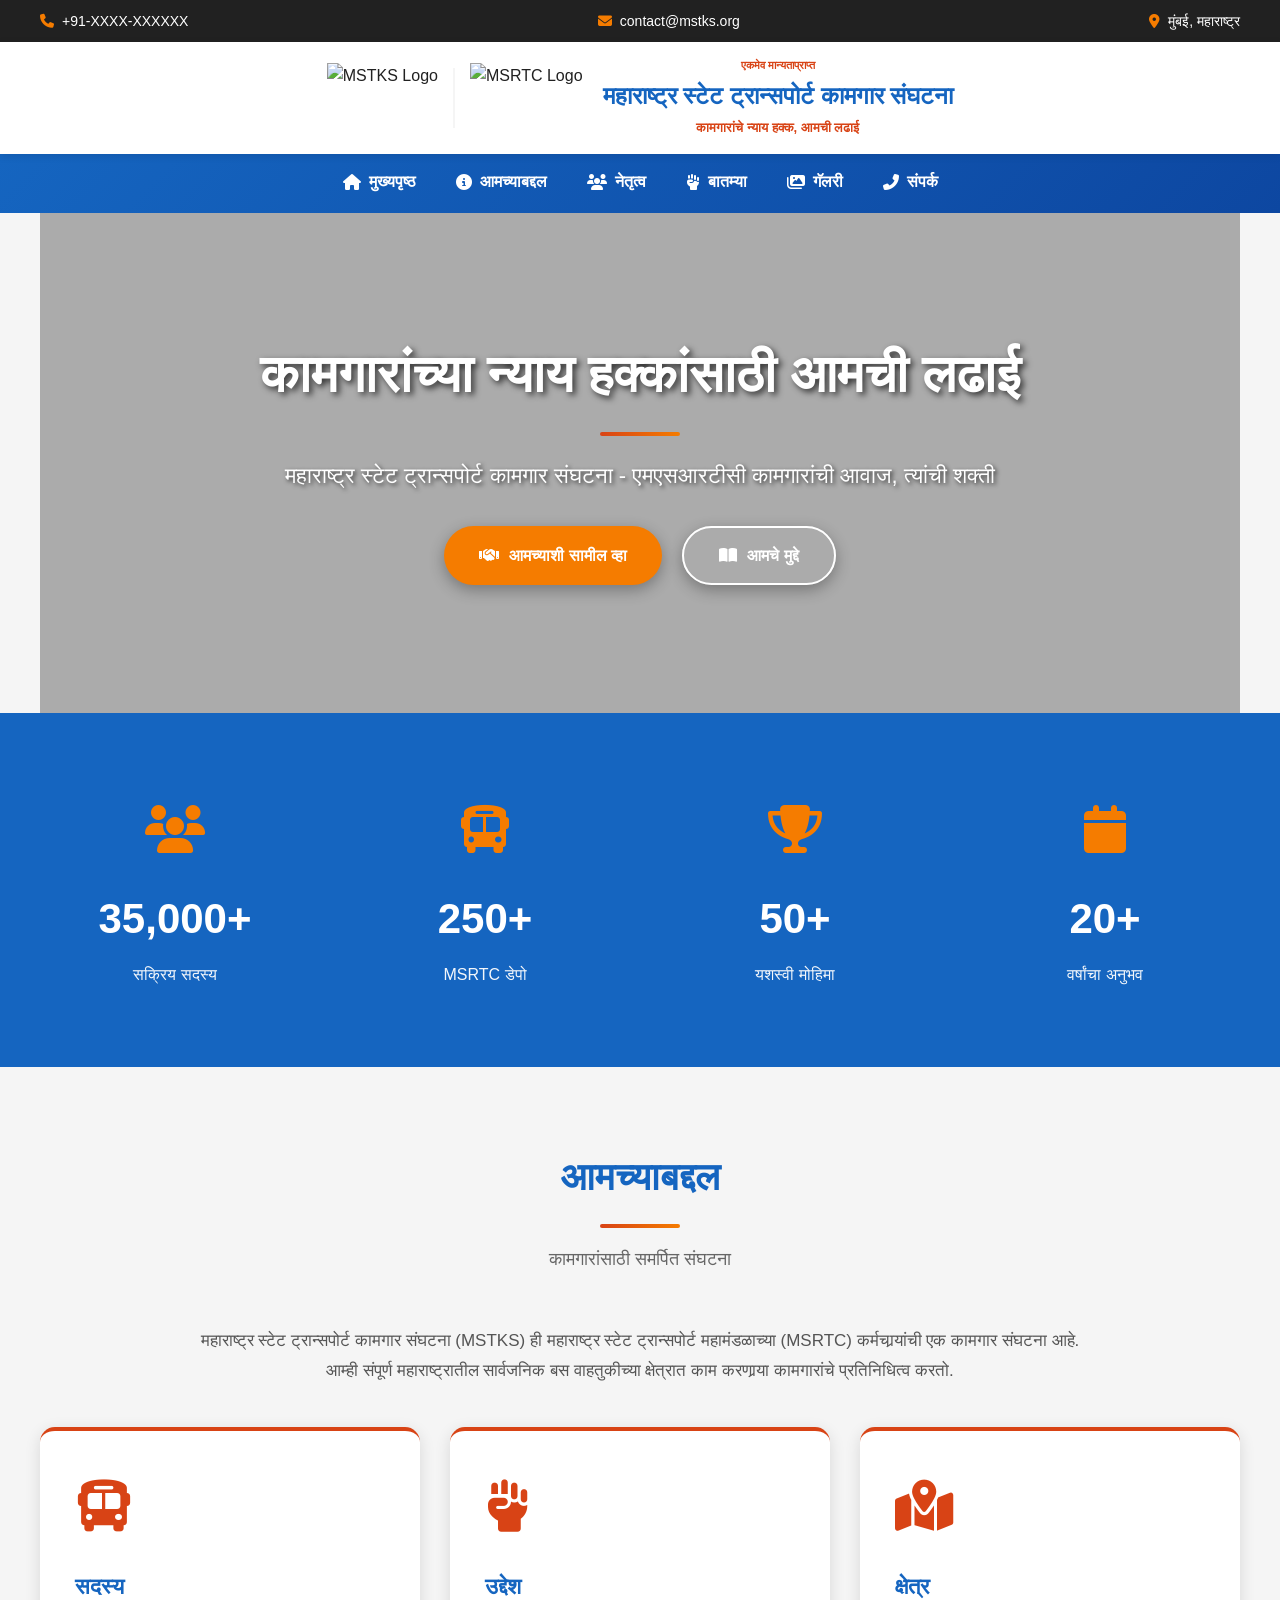
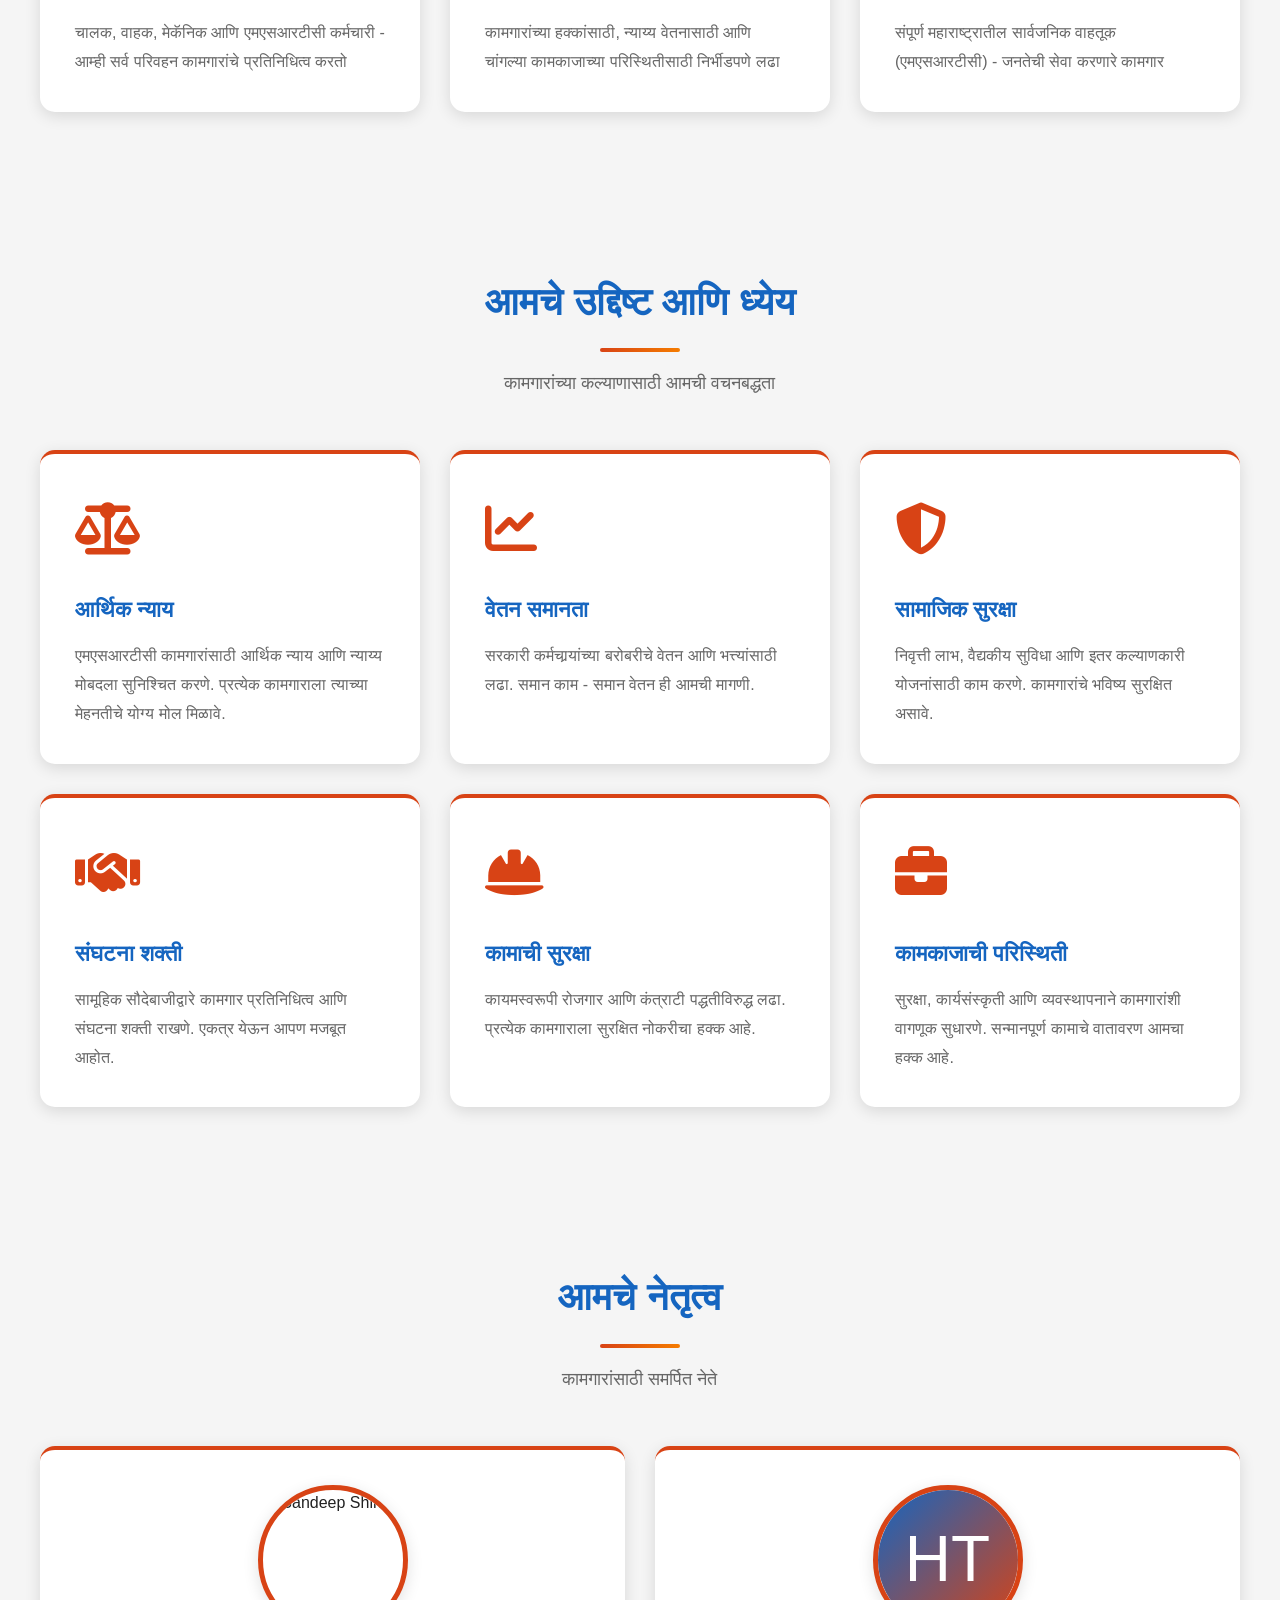
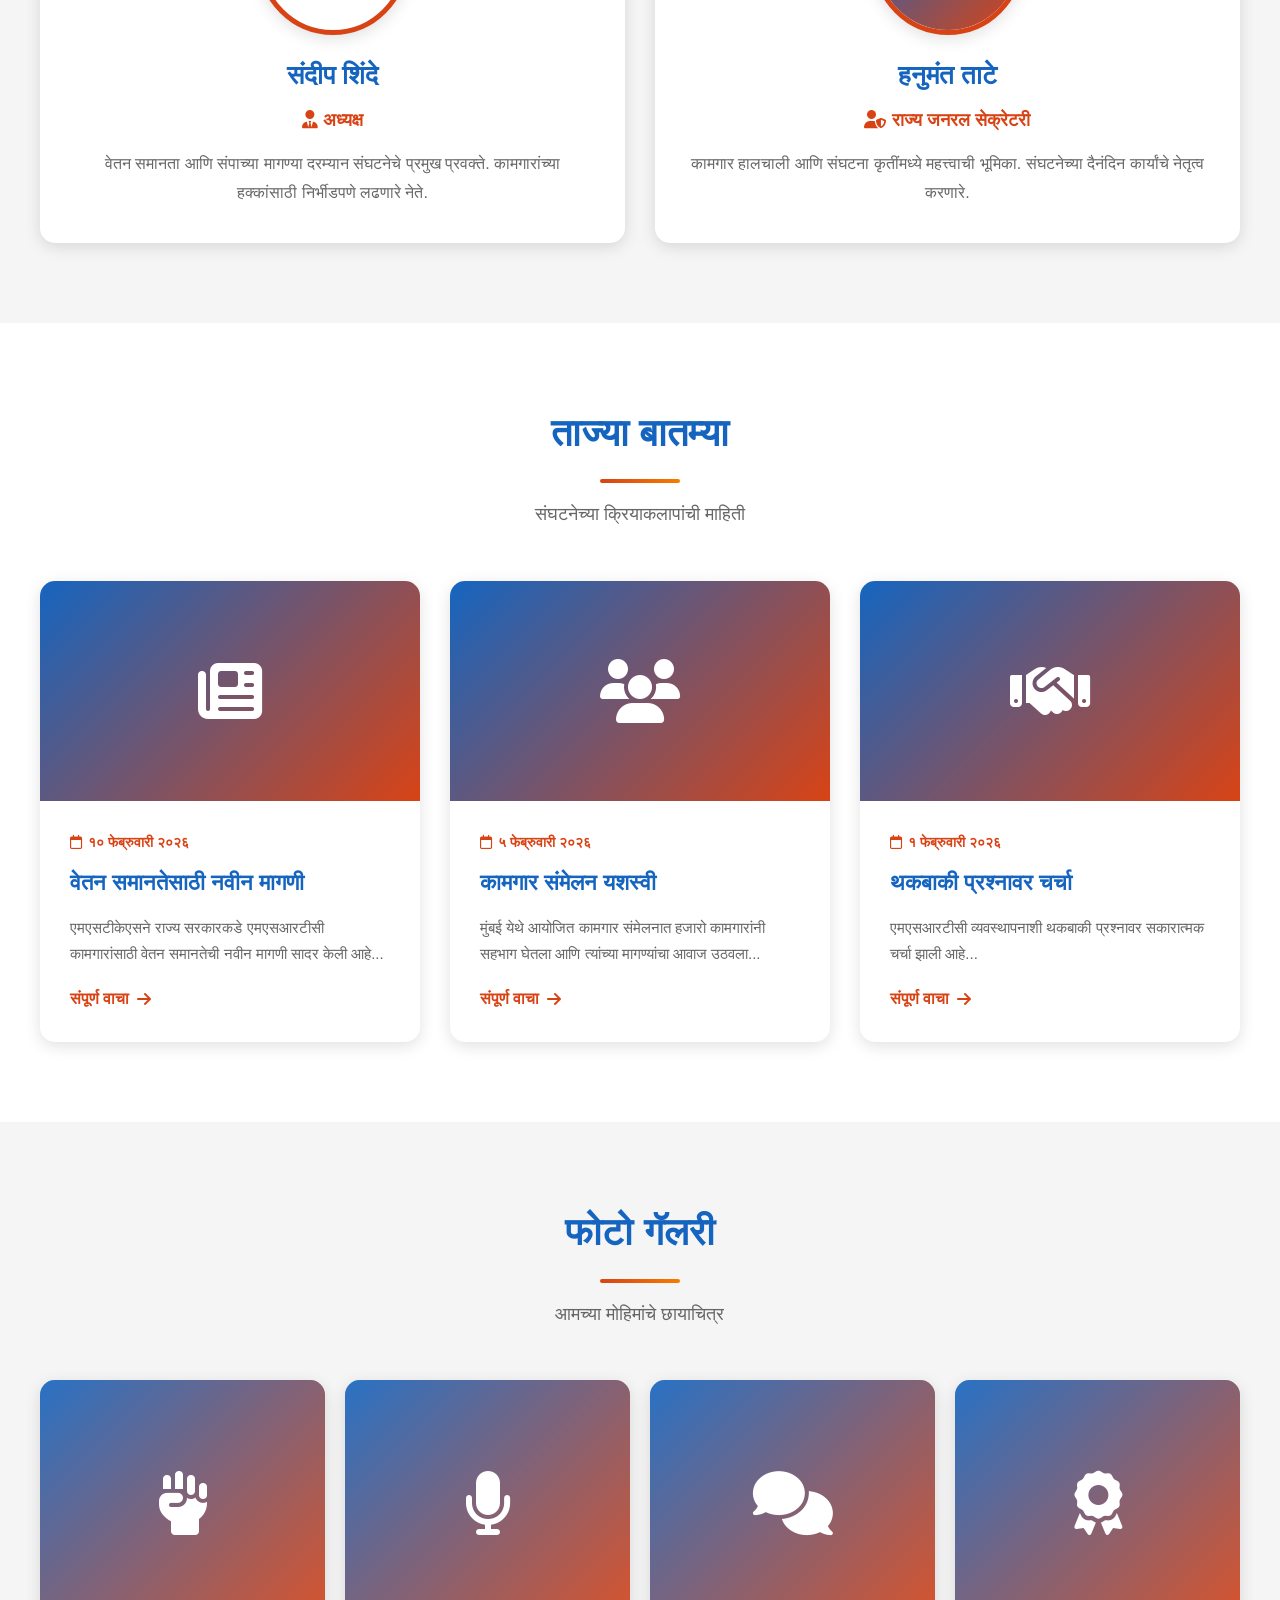
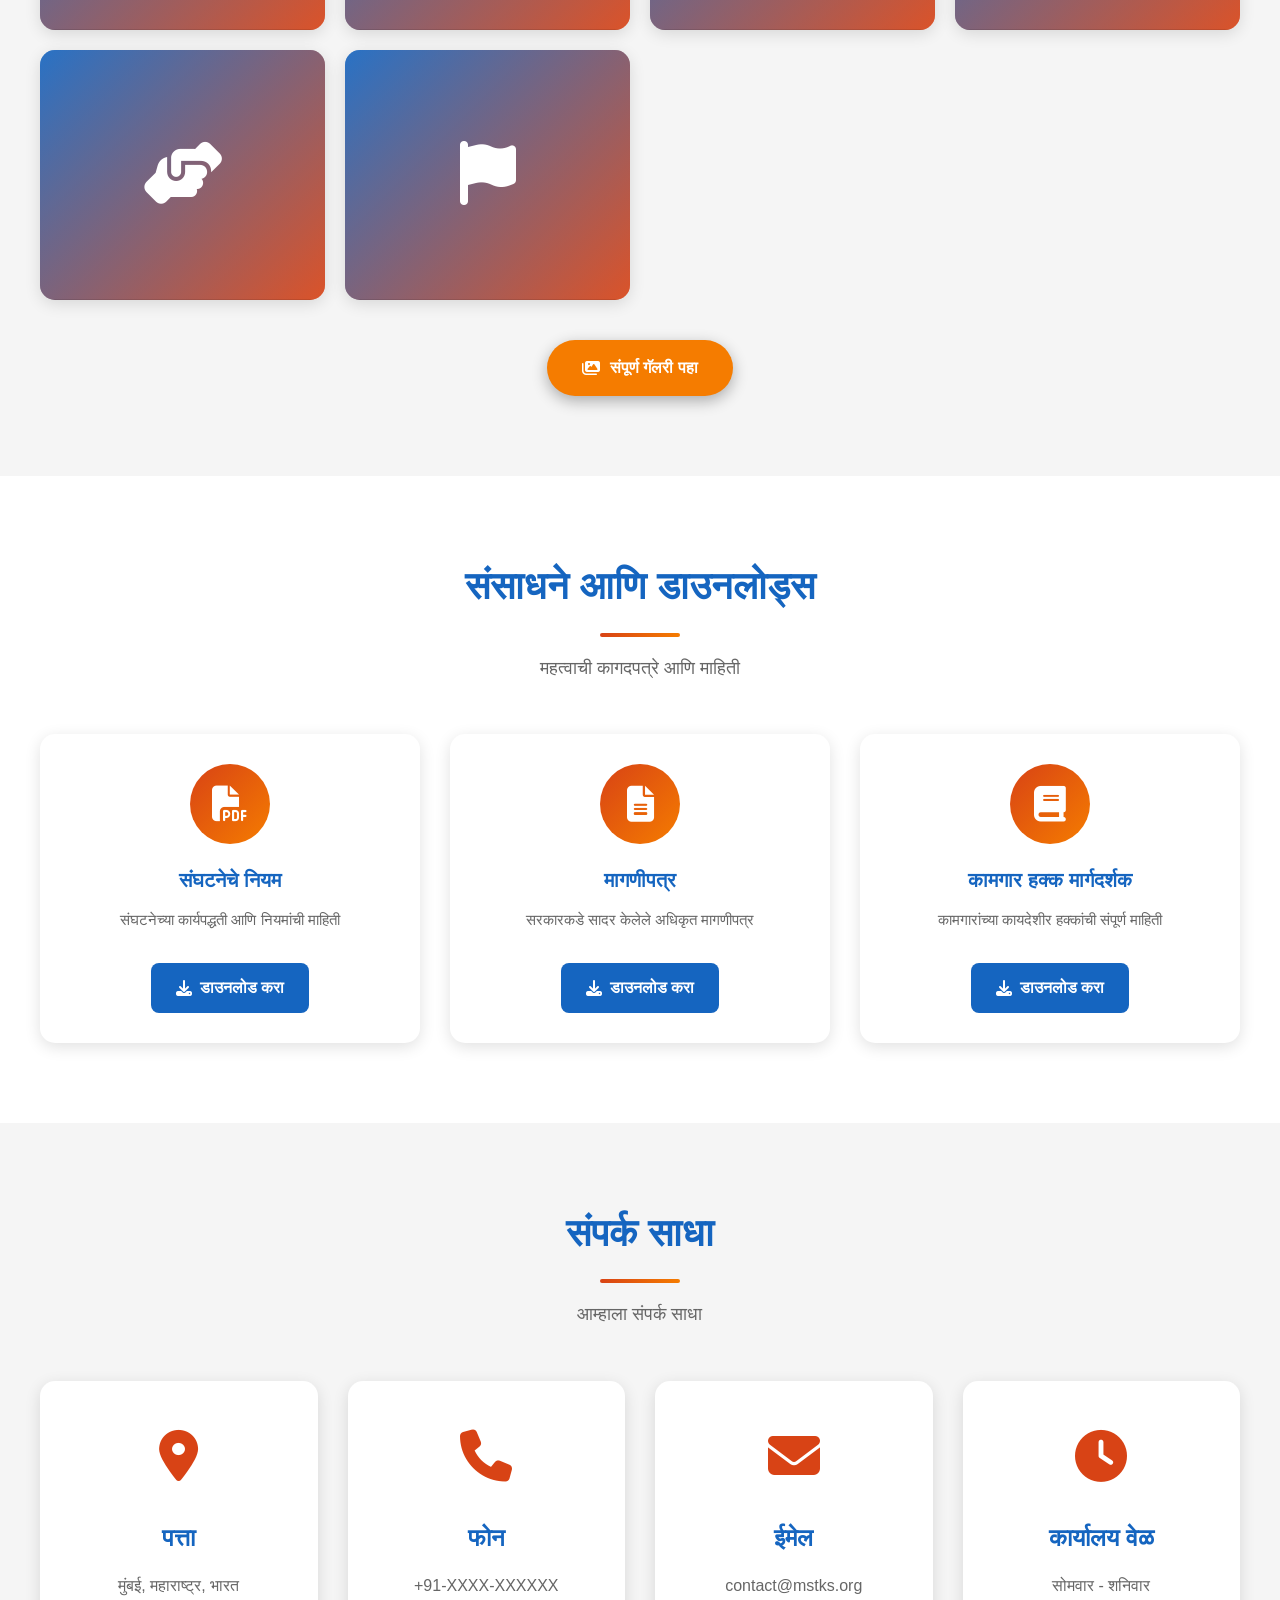
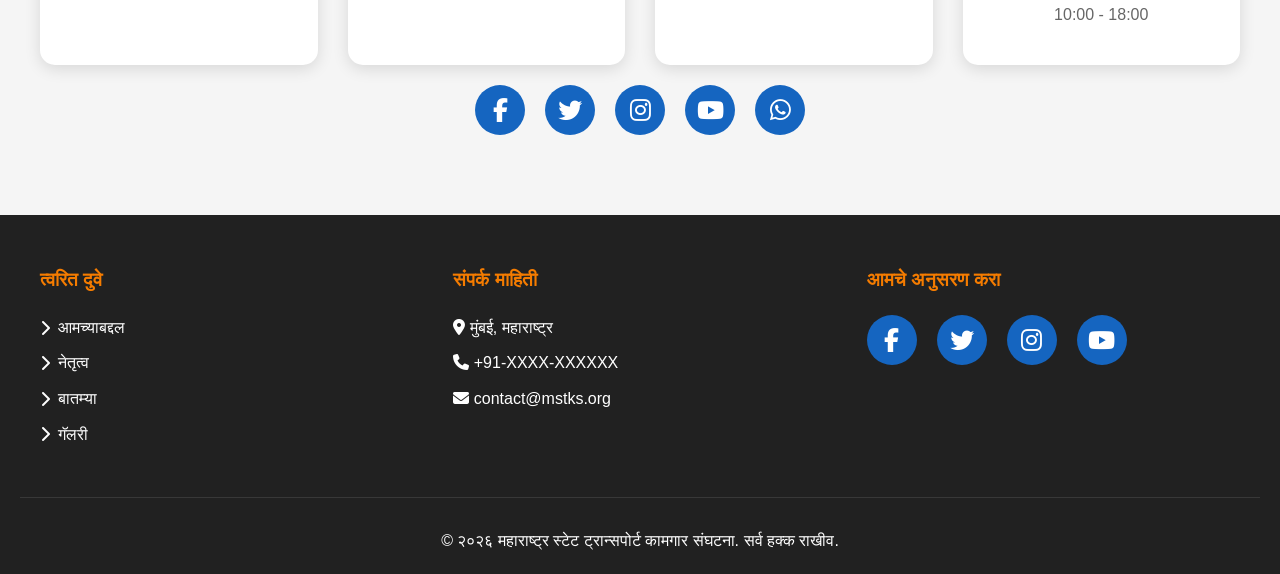
==== commit f7c0d217: "hh" ====
--- a/index.html
+++ b/index.html
@@ -107,7 +107,7 @@
         <div class="stats-grid">
             <div class="stat-item">
                 <div class="stat-icon"><i class="fas fa-users"></i></div>
-                <div class="stat-number">10,000+</div>
+                <div class="stat-number">35,000+</div>
                 <div class="stat-label mr-only">सक्रिय सदस्य</div>
                 <div class="stat-label en-only">Active Members</div>
             </div>
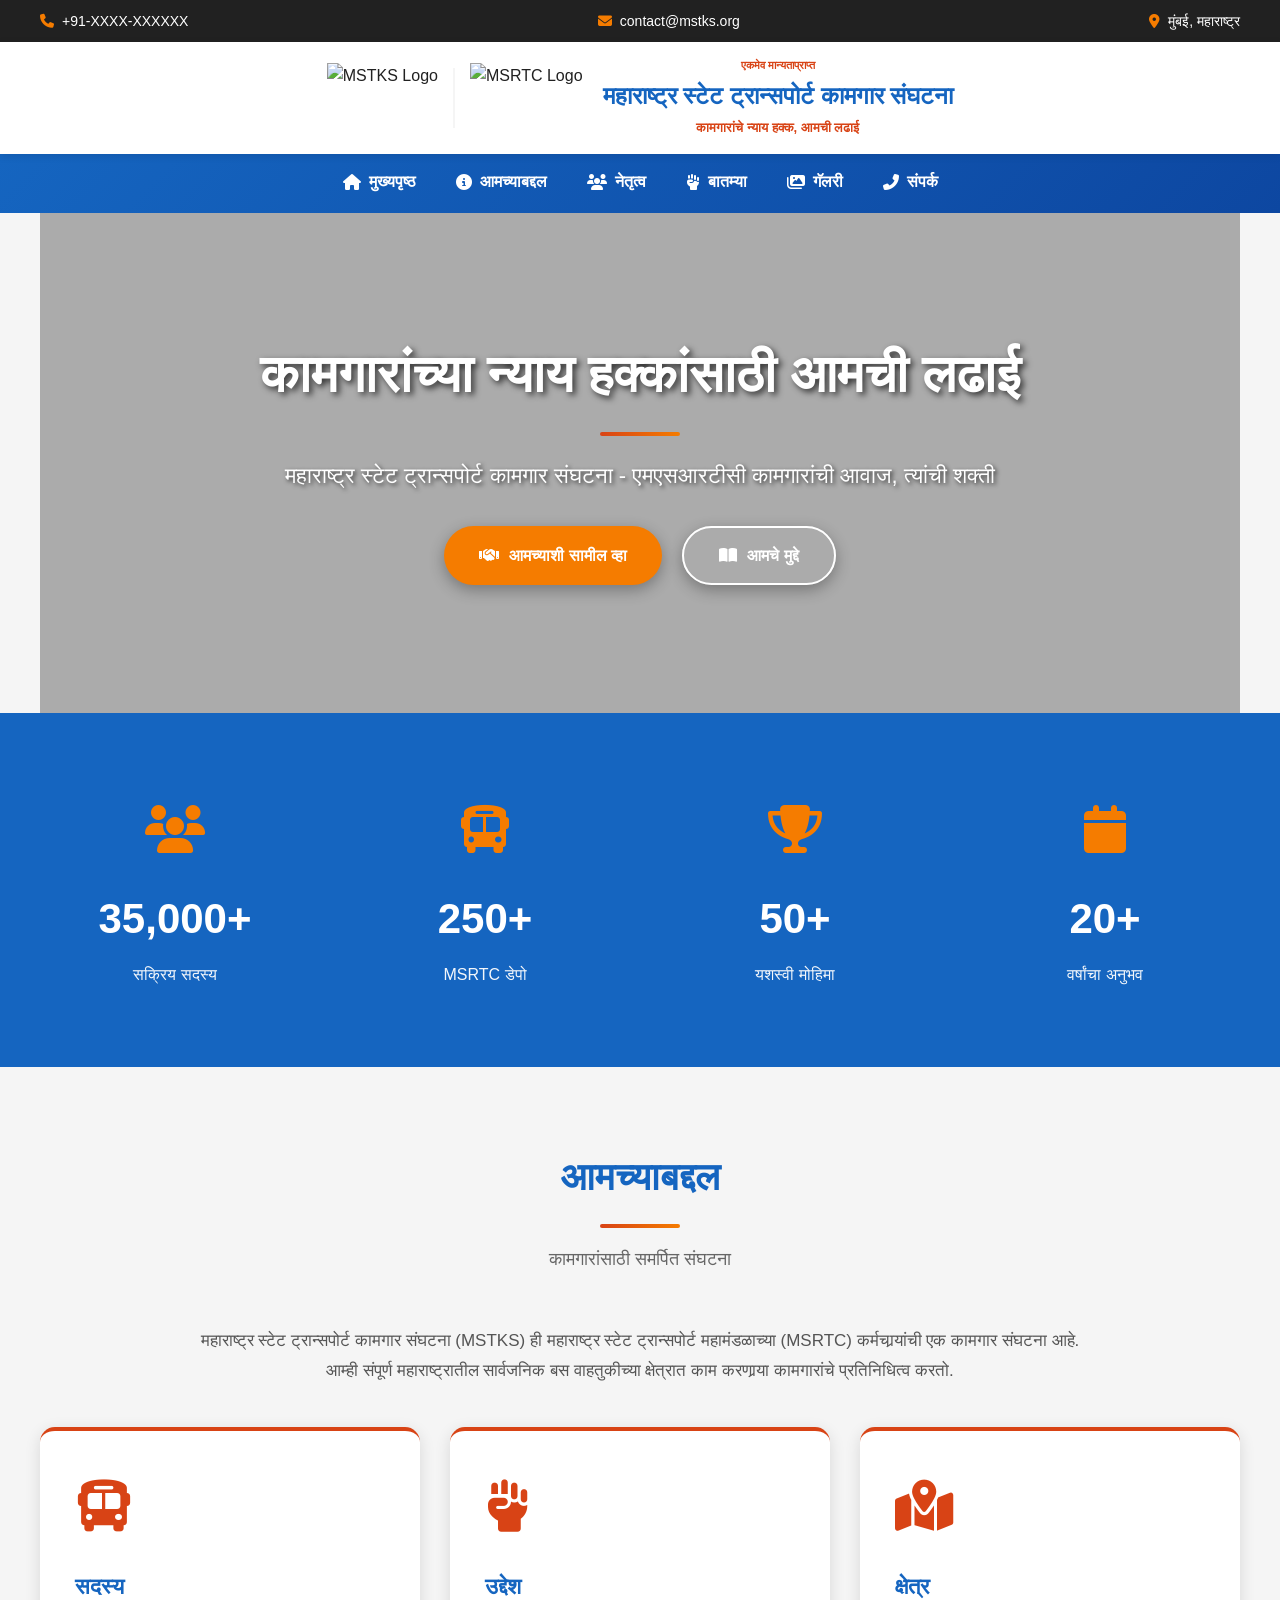
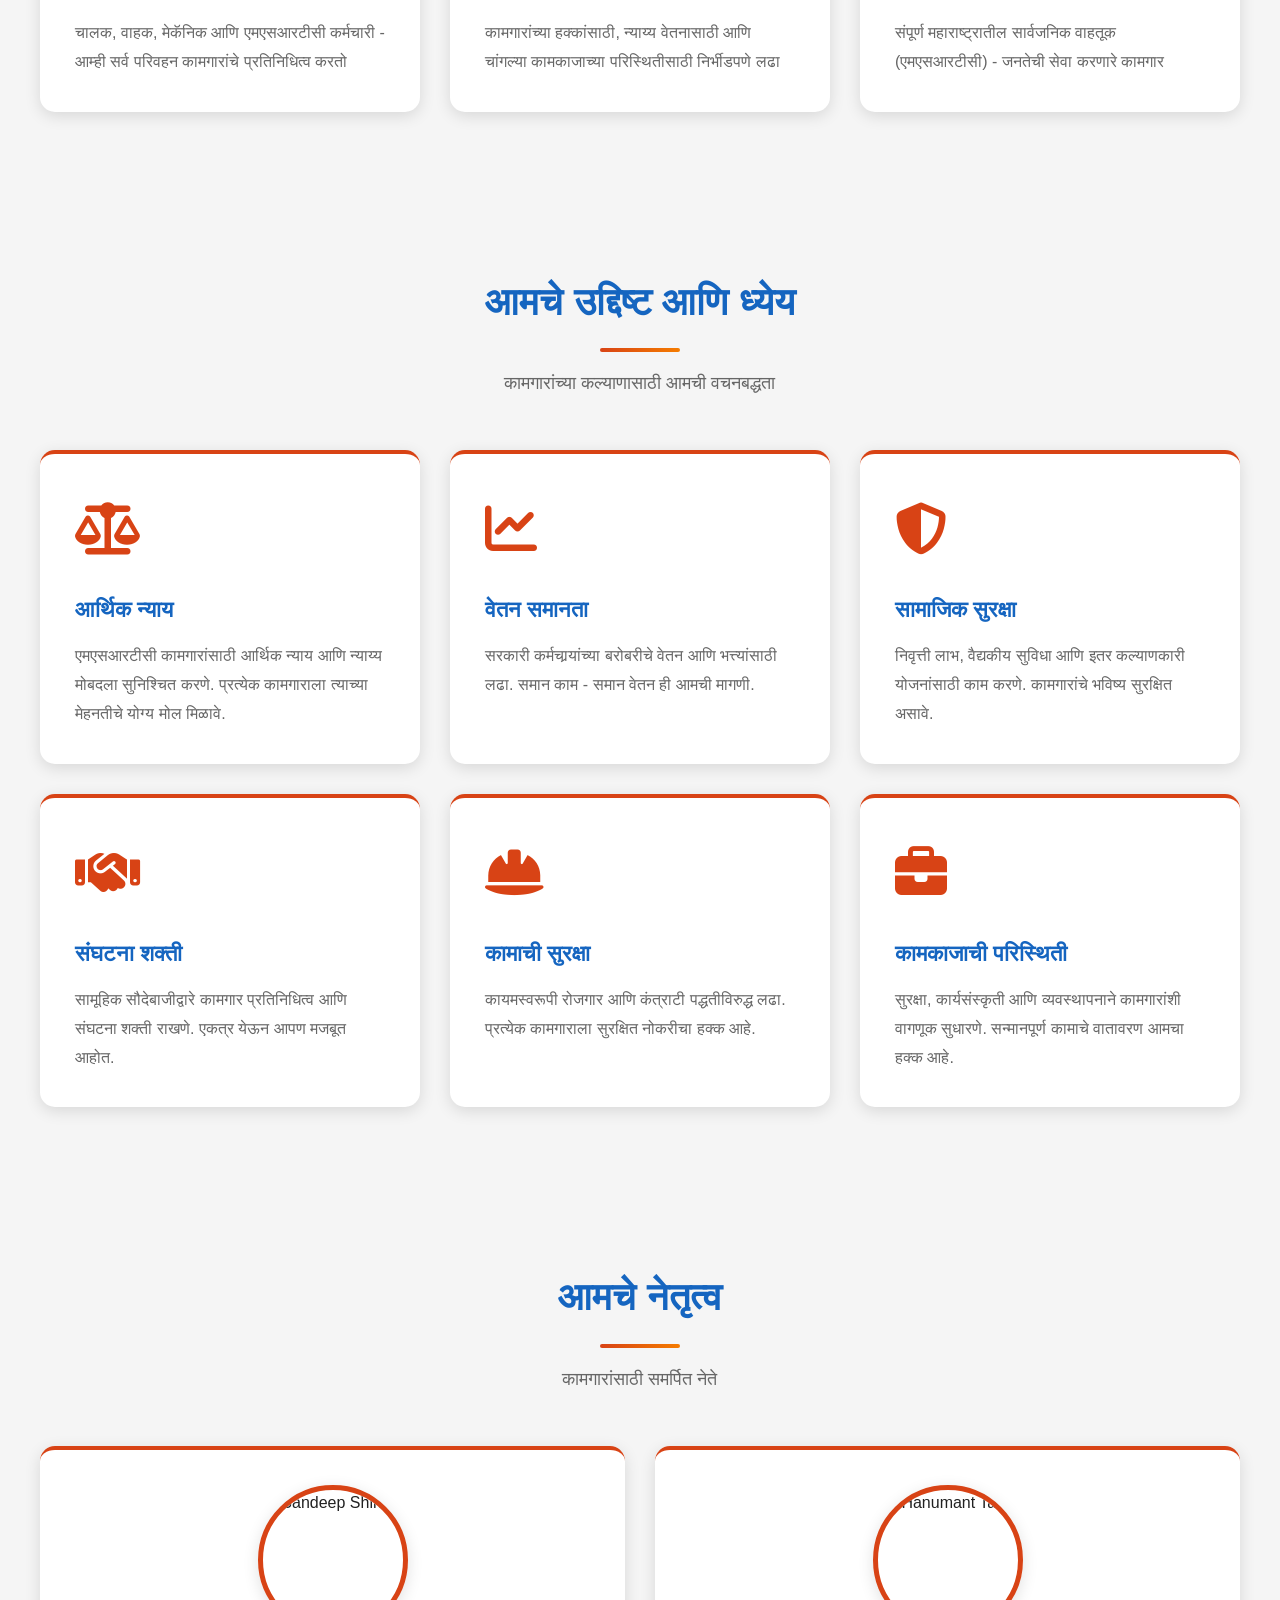
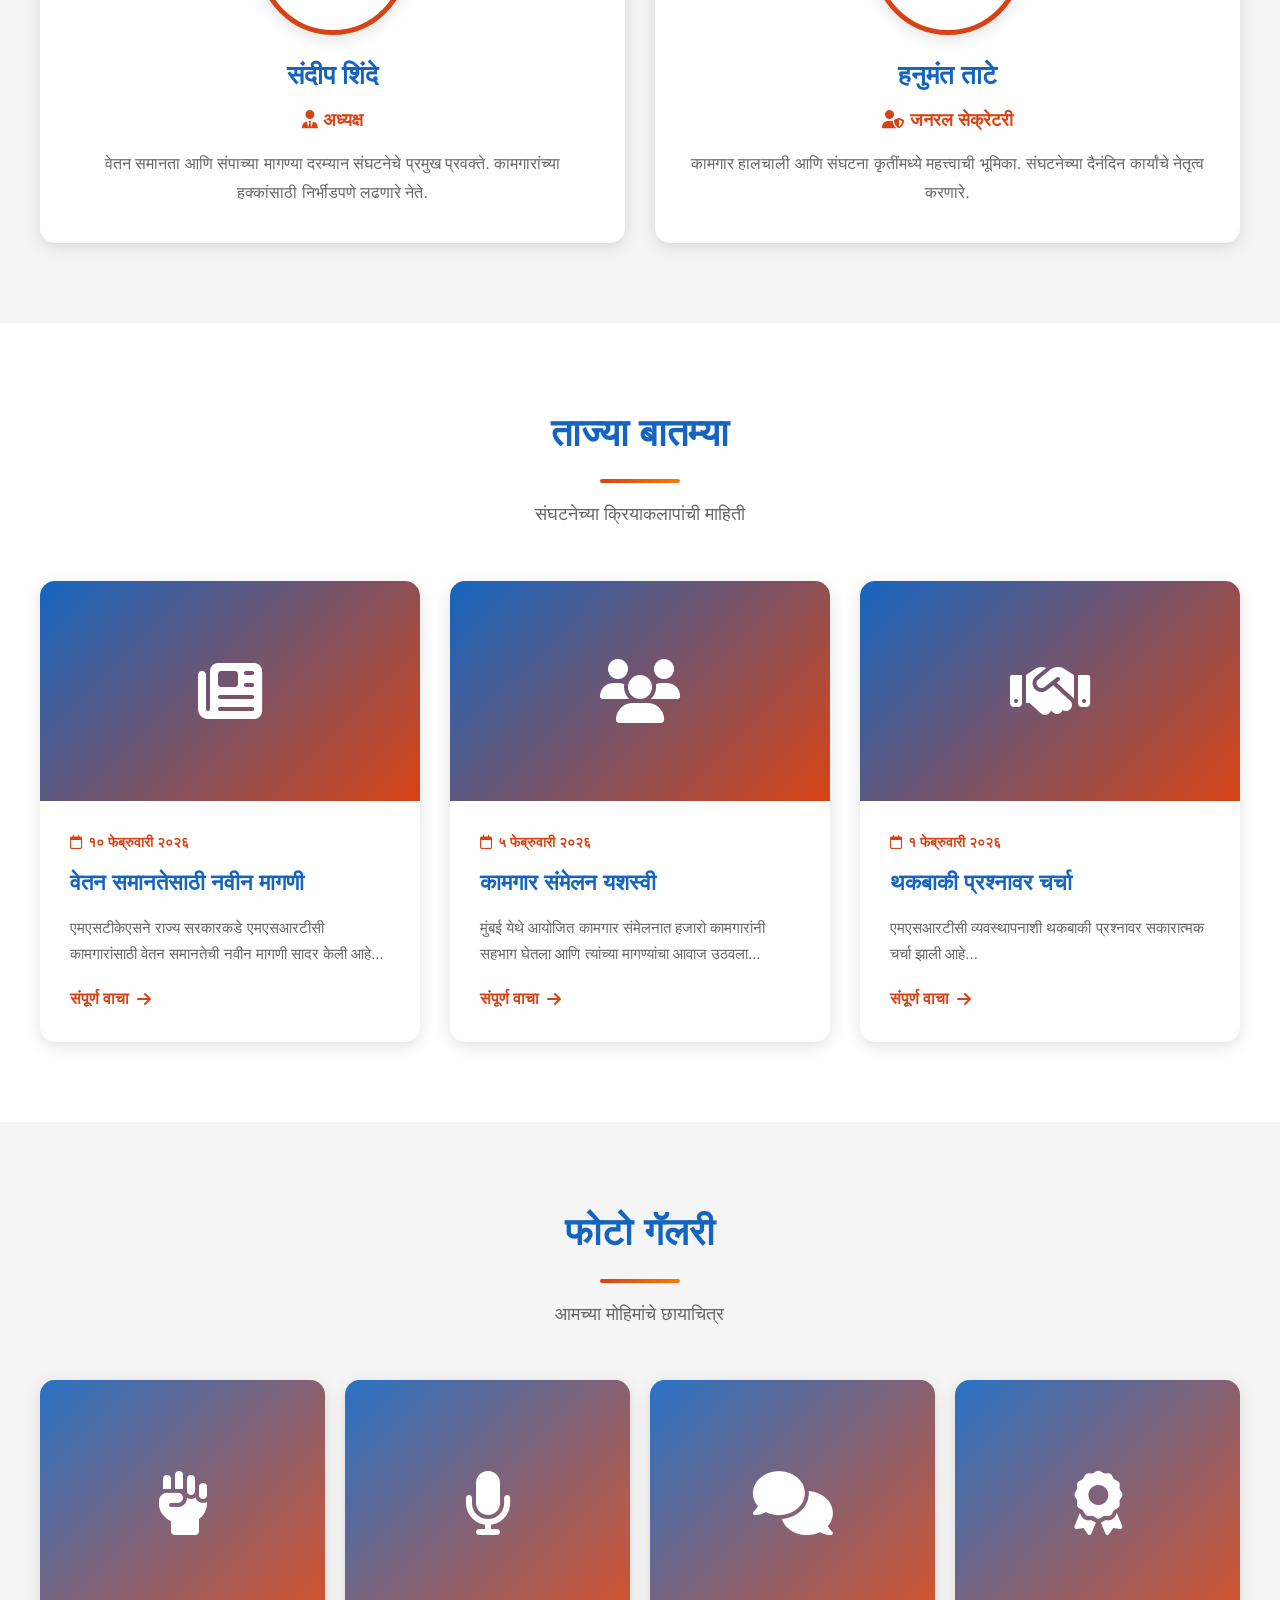
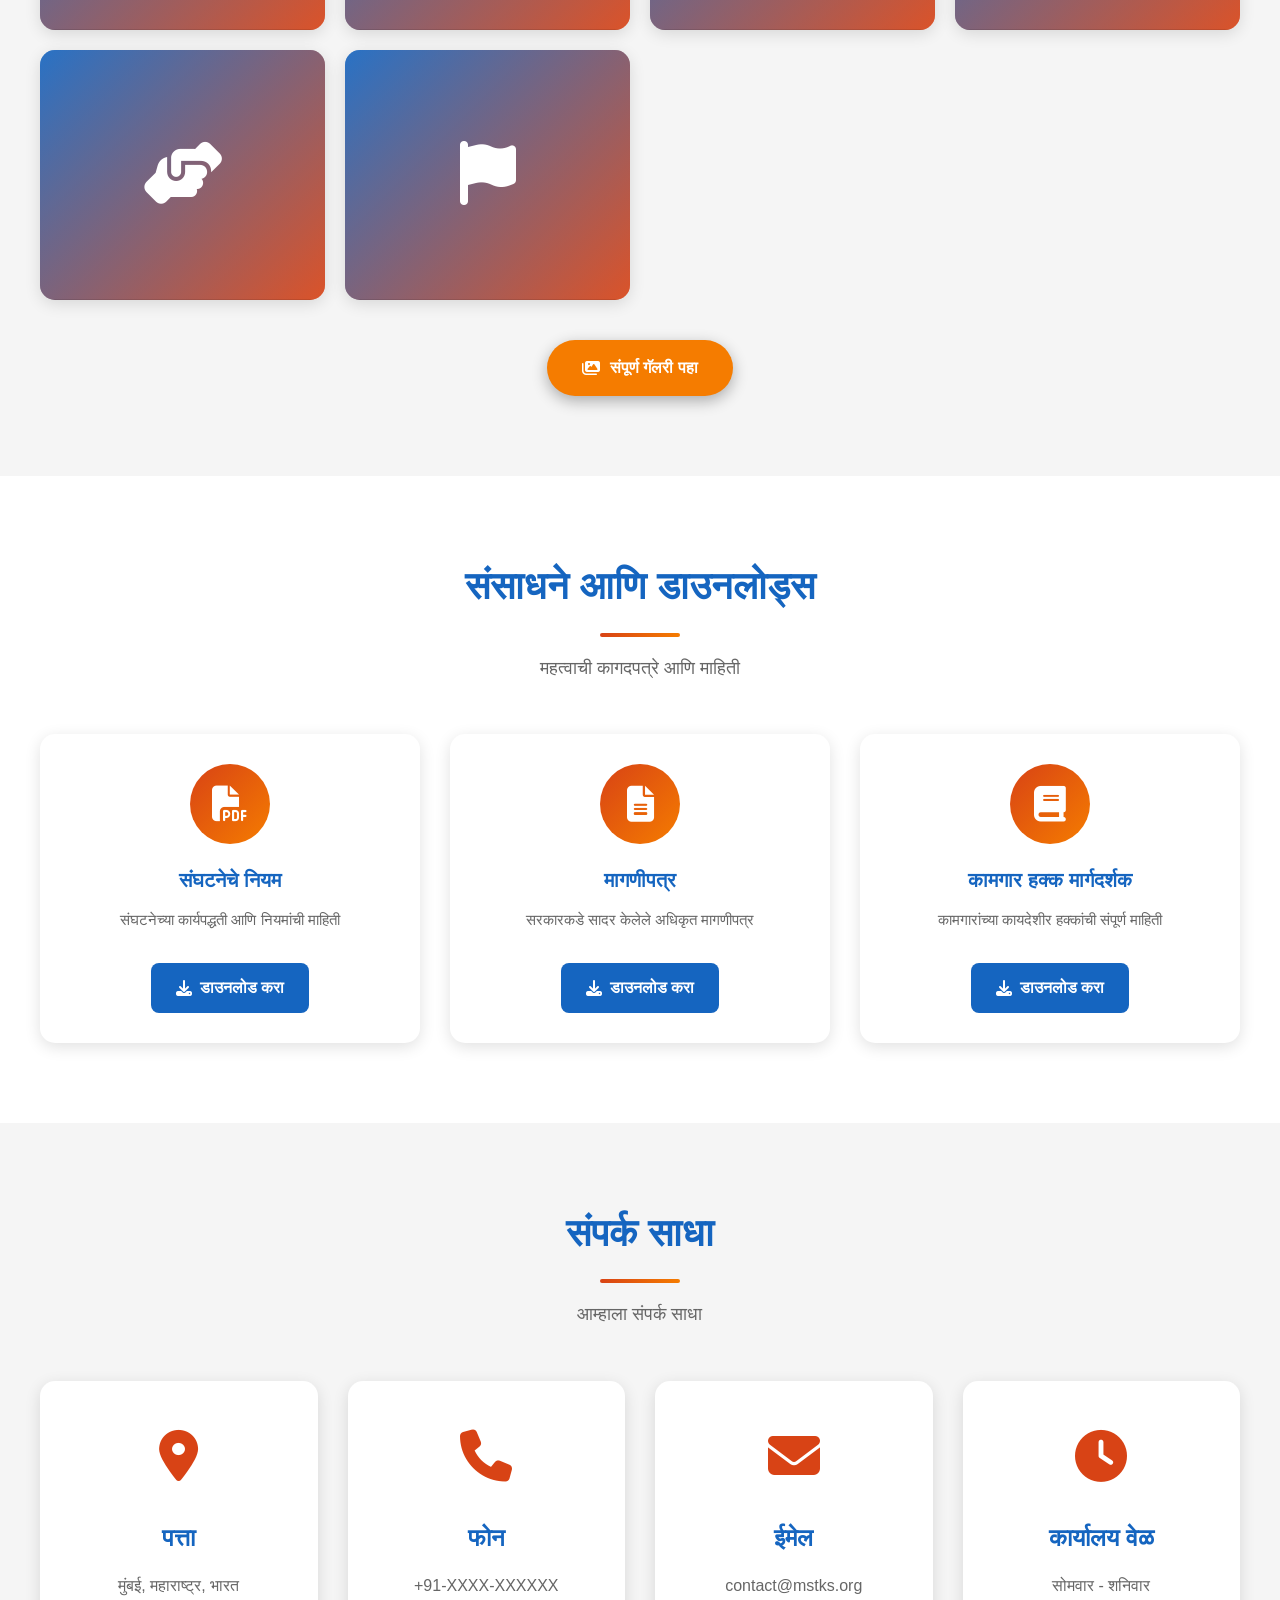
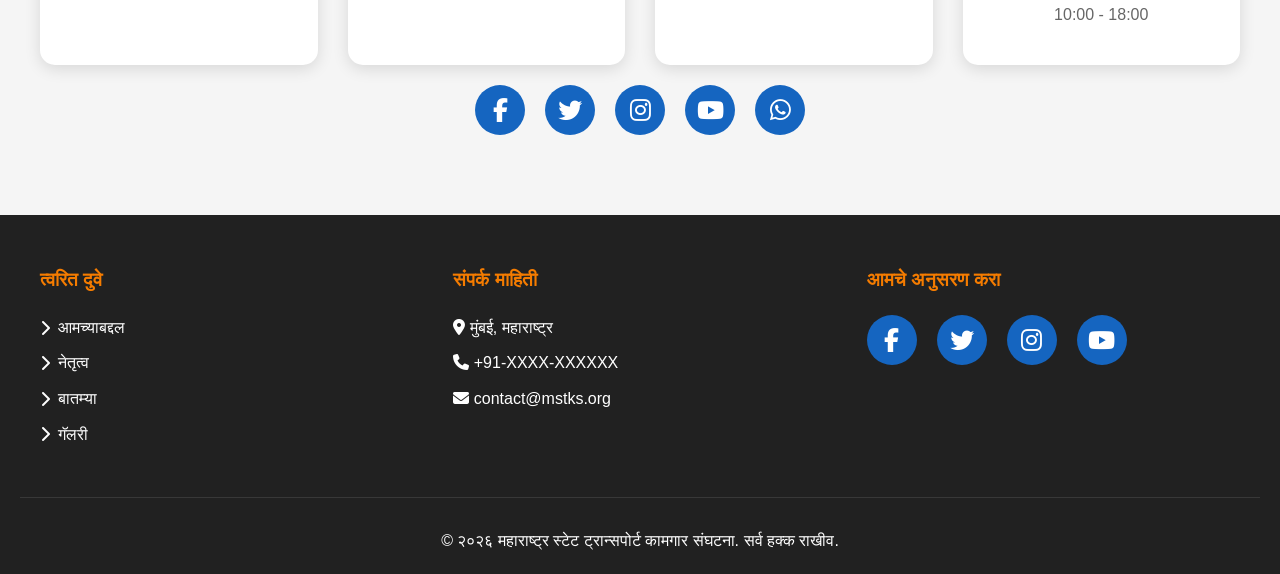
==== commit 4ab305f5: "third" ====
--- a/index.html
+++ b/index.html
@@ -10,8 +10,6 @@
 </head>
 
 <body>
-   
-
     <!-- Top Info Bar -->
     <div class="top-info-bar">
         <div class="top-info-content">
@@ -33,7 +31,6 @@
             </div>
         </div>
     </div>
-
     <!-- Header -->
     <header>
         <div class="header-content">
@@ -60,7 +57,6 @@
             </div>
         </div>
     </header>
-
     <!-- Navigation -->
     <nav>
         <div class="nav-wrapper">
@@ -79,7 +75,6 @@
             </ul>
         </div>
     </nav>
-
     <!-- Hero Section -->
     <section class="hero">
         <div class="hero-overlay"></div>
@@ -101,7 +96,6 @@
             </div>
         </div>
     </section>
-
     <!-- Stats Section -->
     <section class="stats-section" style="background-color: #1565c0;">
         <div class="stats-grid">
@@ -131,7 +125,6 @@
             </div>
         </div>
     </section>
-
     <!-- About Section -->
     <section class="content-section">
         <h2 class="mr-only">आमच्याबद्दल</h2>
@@ -155,7 +148,6 @@
                 Maharashtra.
             </p>
         </div>
-
         <div class="card-grid">
             <div class="card">
                 <div class="card-icon"><i class="fas fa-bus"></i></div>
@@ -183,14 +175,12 @@
             </div>
         </div>
     </section>
-
     <!-- Mission Section -->
     <section class="content-section" style="background: var(--bg-light);">
         <h2 class="mr-only">आमचे उद्दिष्ट आणि ध्येय</h2>
         <h2 class="en-only">Our Mission & Vision</h2>
         <p class="section-subtitle mr-only">कामगारांच्या कल्याणासाठी आमची वचनबद्धता</p>
         <p class="section-subtitle en-only">Our Commitment to Workers' Welfare</p>
-
         <div class="card-grid">
             <div class="card">
                 <div class="card-icon"><i class="fas fa-balance-scale"></i></div>
@@ -255,7 +245,6 @@
         <h2 class="en-only">Our Leadership</h2>
         <p class="section-subtitle mr-only">कामगारांसाठी समर्पित नेते</p>
         <p class="section-subtitle en-only">Leaders Dedicated to Workers</p>
-
         <div class="card-grid">
             <div class="card leader-card">
                 <div class="leader-avatar">
@@ -273,13 +262,11 @@
             </div>
             <div class="card leader-card">
                 <div class="leader-avatar">
-                    <div
-                        style="width: 100%; height: 100%; background: linear-gradient(135deg, var(--secondary-color), var(--primary-color)); display: flex; align-items: center; justify-content: center; font-size: 64px; color: white;">
-                        HT</div>
+                    <img src="https://iili.io/fyO0Q6J.md.jpg" alt="Hanumant Tate">
                 </div>
                 <div class="leader-name mr-only">हनुमंत ताटे</div>
                 <div class="leader-name en-only">Hanumant Tate</div>
-                <div class="leader-position mr-only"><i class="fas fa-user-shield"></i> राज्य जनरल सेक्रेटरी</div>
+                <div class="leader-position mr-only"><i class="fas fa-user-shield"></i> जनरल सेक्रेटरी</div>
                 <div class="leader-position en-only"><i class="fas fa-user-shield"></i> State General Secretary</div>
                 <p class="mr-only" style="margin-top: 15px; color: #666;">कामगार हालचाली आणि संघटना कृतींमध्ये
                     महत्त्वाची भूमिका. संघटनेच्या दैनंदिन कार्यांचे नेतृत्व करणारे.</p>
--- a/styles.css
+++ b/styles.css
@@ -414,7 +414,7 @@
 /* Hero Section */
 .hero {
     background: linear-gradient(135deg, rgba(21, 101, 192, 0.85) 0%, rgba(216, 67, 21, 0.75) 100%),
-        url('https://media.assettype.com/pudharinews%2F2024-12-18%2Fk2k5sk6j%2F0a95d1bb-3b2f-4055-9dd0-f5676e727b2b.jpg?w=480&auto=format%2Ccompress');
+        url('https://encrypted-tbn0.gstatic.com/images?q=tbn:ANd9GcR0bKhJpMHfNnc5uRMFLZJRhAivvhi3ysKHbw&s');
     background-size: cover;
     background-position: center;
     background-attachment: fixed;
